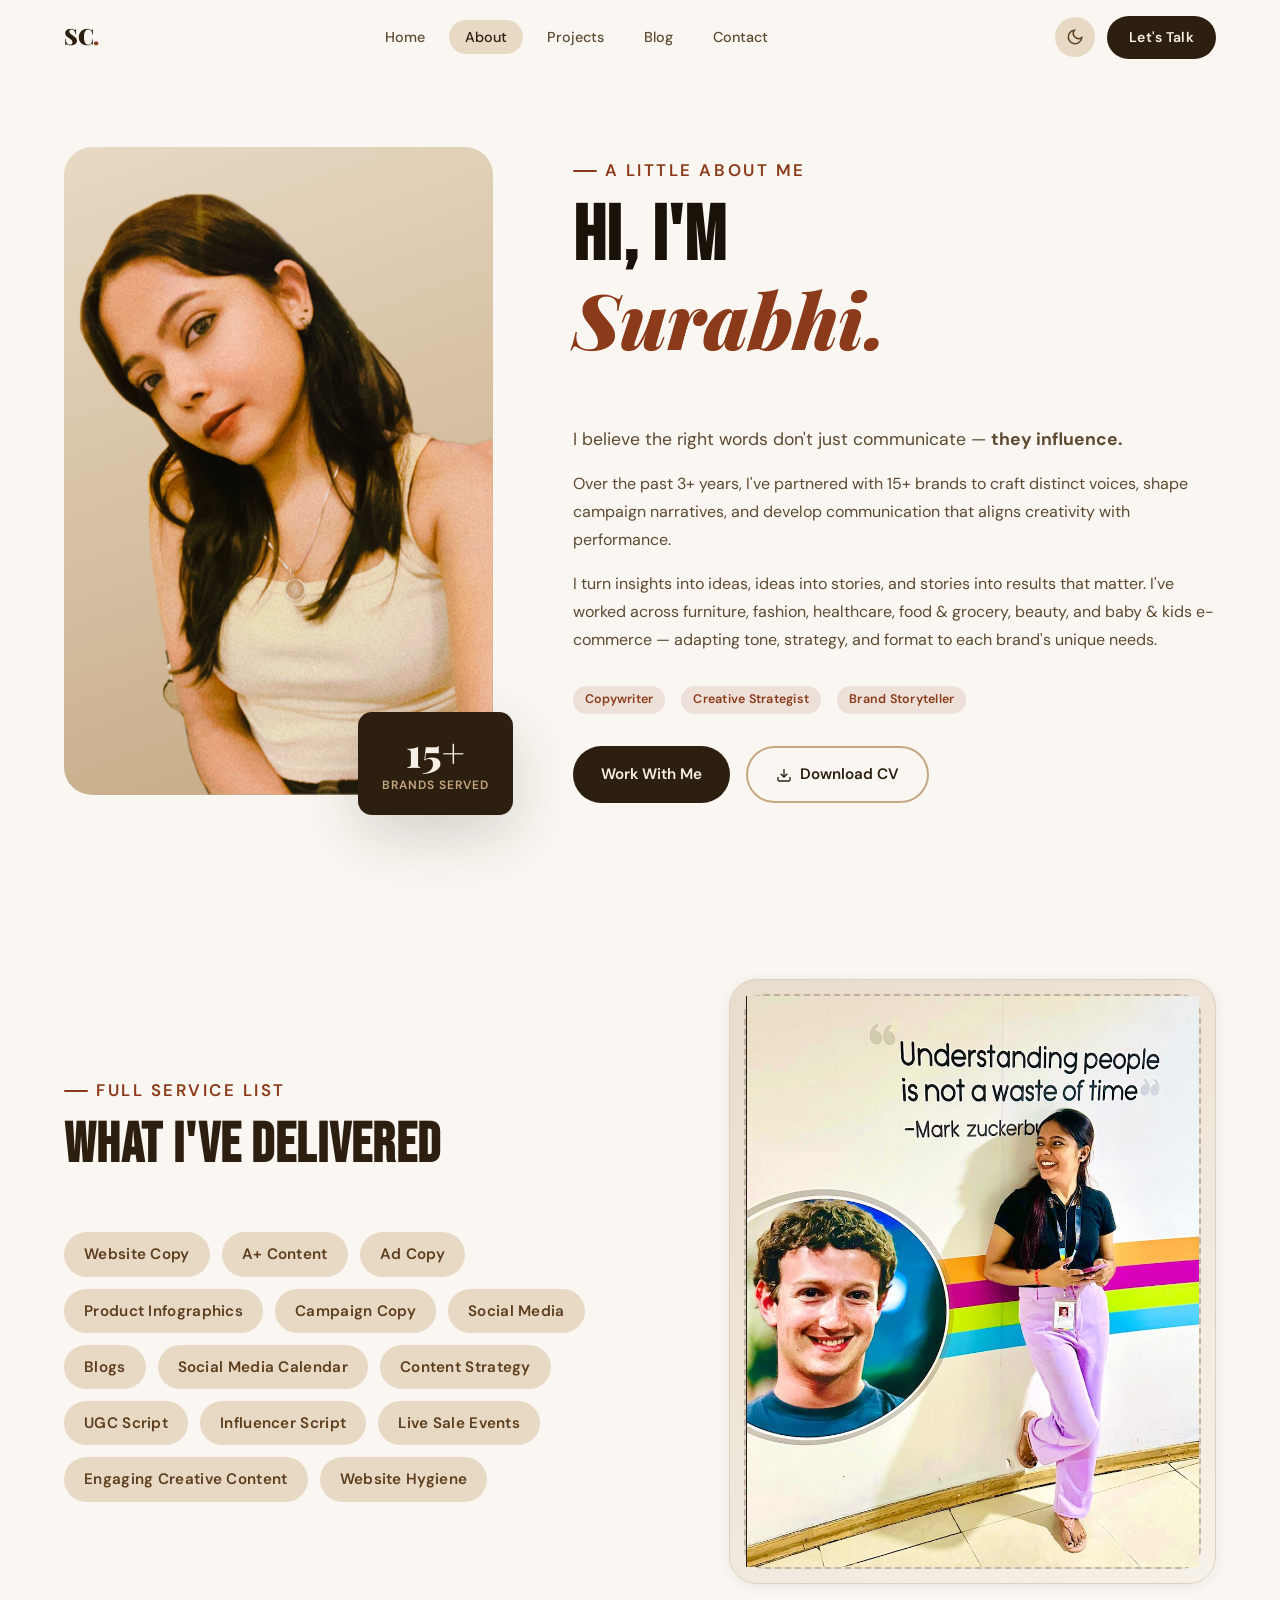
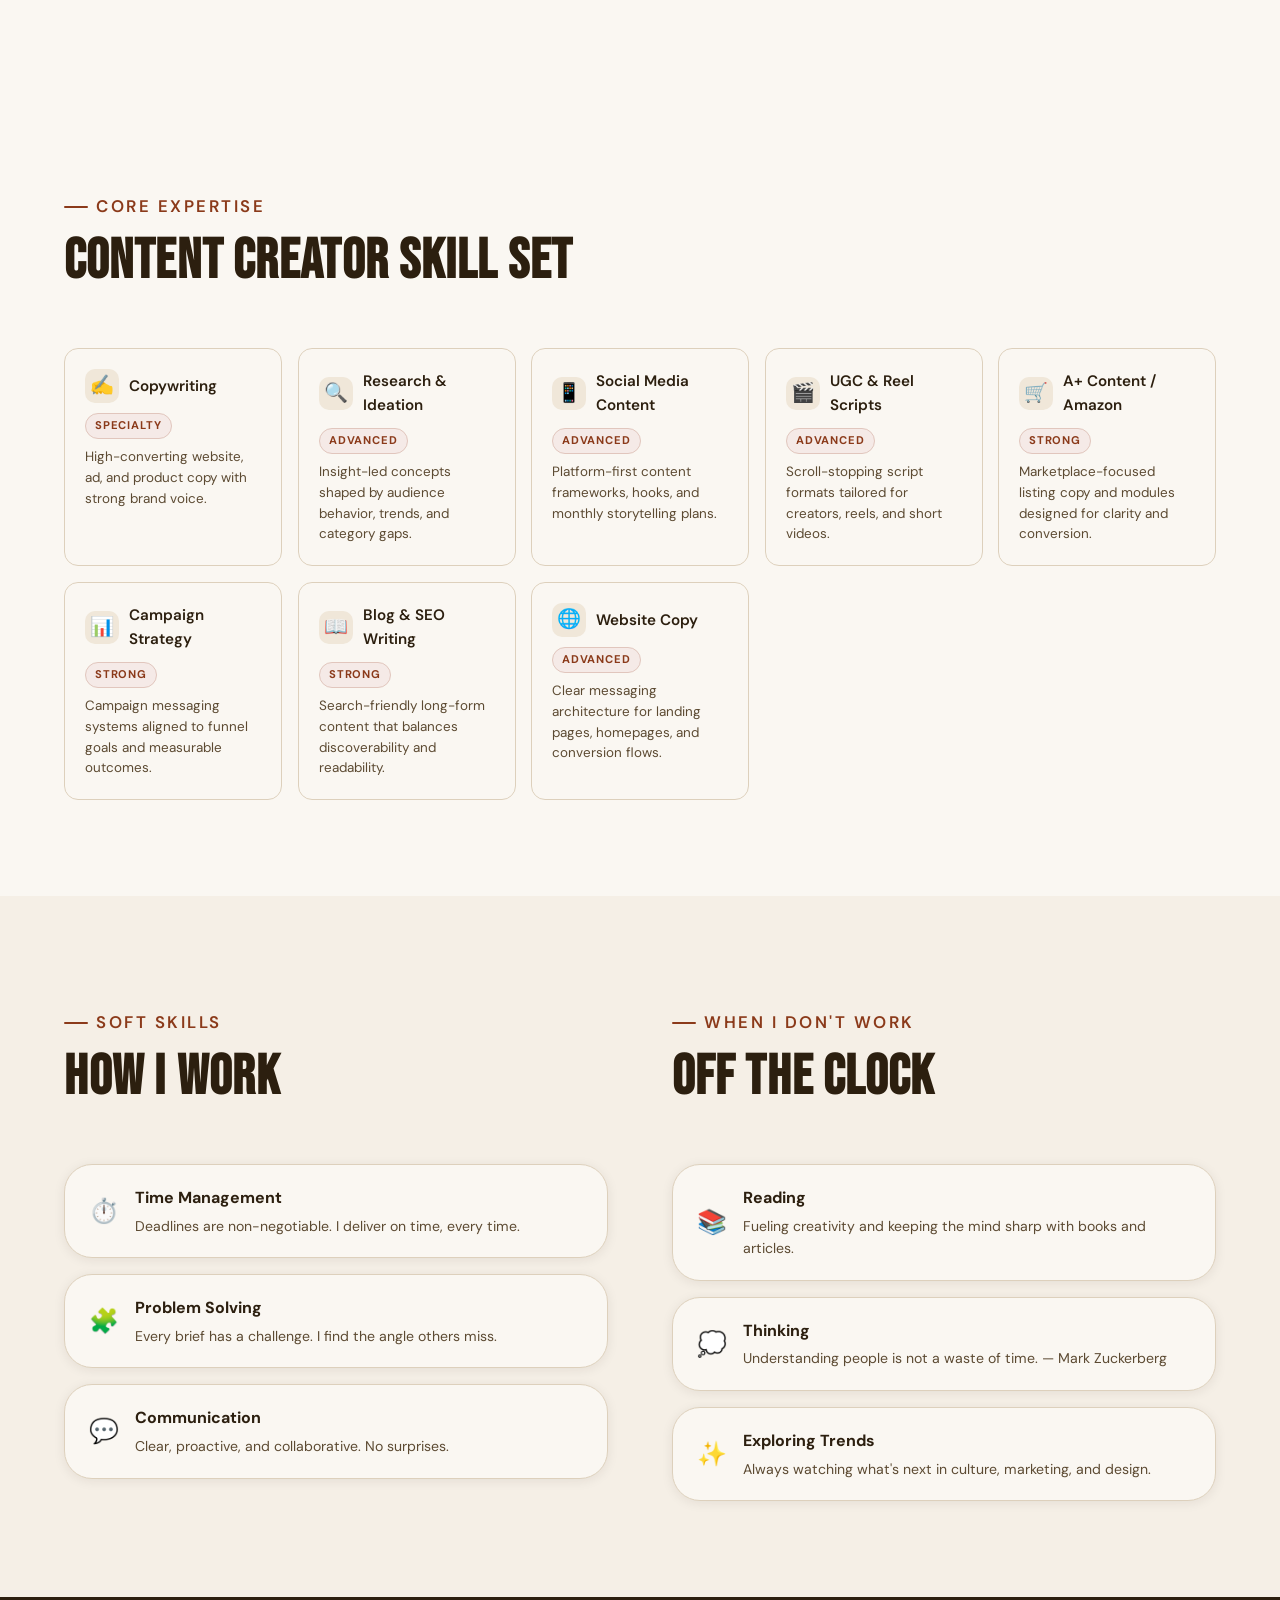
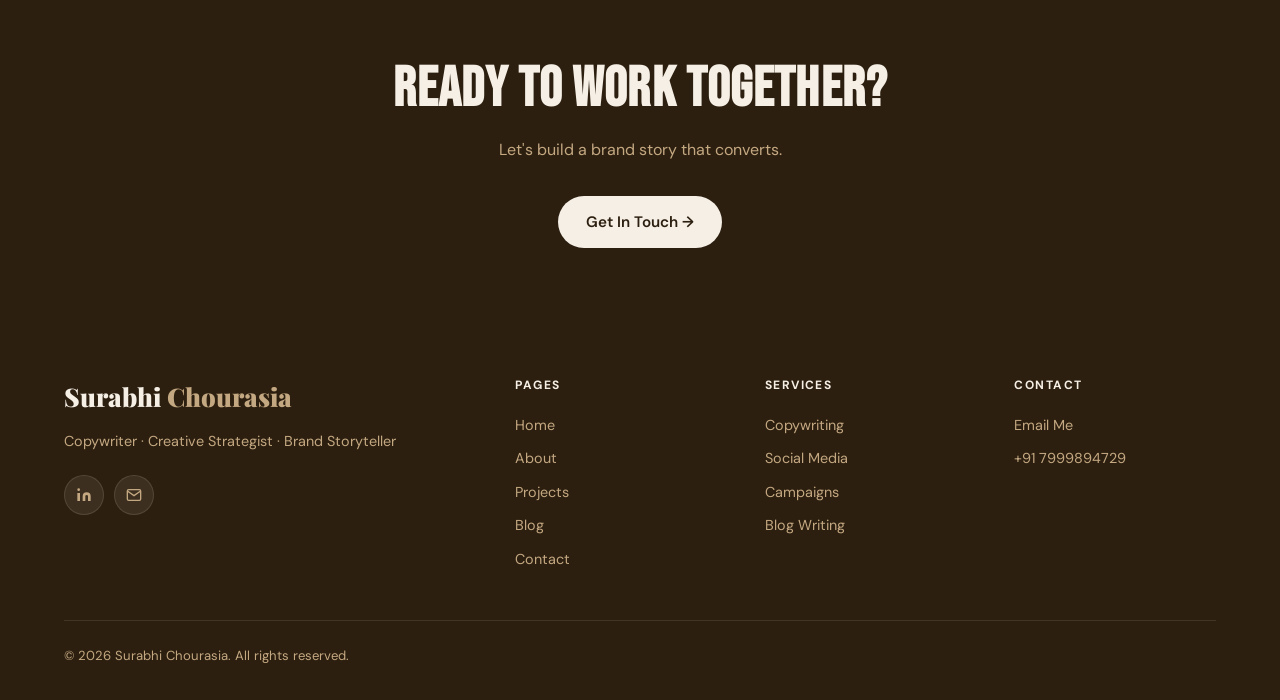
==== about.html @ 4637fe2f "Initial commit" ====
<!DOCTYPE html>
<html lang="en" data-theme="light">
<head>
  <meta charset="UTF-8" />
  <meta name="viewport" content="width=device-width, initial-scale=1.0" />
  <title>About — Surabhi Chourasia</title>
  <meta name="description" content="Learn about Surabhi Chourasia — Copywriter, Creative Strategist & Brand Storyteller with 3+ years experience across 15+ brands." />
  <link rel="stylesheet" href="css/style.css" />
</head>
<body>
<div class="page-transition" aria-hidden="true"></div>

<nav class="navbar" aria-label="Main navigation">
  <div class="container">
    <div class="navbar__inner">
      <a href="index.html" class="navbar__logo">SC<span>.</span></a>
      <ul class="navbar__links" role="list">
        <li><a href="index.html">Home</a></li>
        <li><a href="about.html">About</a></li>
        <li><a href="projects.html">Projects</a></li>
        <li><a href="blog.html">Blog</a></li>
        <li><a href="contact.html">Contact</a></li>
      </ul>
      <div class="navbar__actions">
        <button class="theme-toggle" aria-label="Toggle dark mode"></button>
        <a href="contact.html" class="btn-cta">Let's Talk</a>
        <button class="hamburger" aria-label="Open menu"><span></span><span></span><span></span></button>
      </div>
    </div>
  </div>
</nav>
<div class="mobile-menu" role="dialog" aria-label="Mobile navigation">
  <a href="index.html">Home</a><a href="about.html">About</a><a href="projects.html">Projects</a><a href="blog.html">Blog</a><a href="contact.html">Contact</a>
</div>

<!-- About Hero -->
<section class="about-hero">
  <div class="container">
    <div class="about-hero__grid">
      <div class="about-hero__image reveal">
        <div class="about-hero__img-placeholder"><img src="/assets/images/surabhi-original2.png" alt="Surabhi Chourasia"></div>
        <div class="floating-badge">
          <div class="floating-badge__num">15+</div>
          <div class="floating-badge__label">Brands Served</div>
        </div>
      </div>
      <div>
        <div class="section-header">
          <p class="section-header__eyebrow">A Little About Me</p>
          <h1 style="font-size:clamp(2.5rem,6vw,5rem)">Hi, I'm<br /><em style="color:var(--accent)">Surabhi.</em></h1>
        </div>
        <p style="font-size:1.1rem;margin-bottom:16px">I believe the right words don't just communicate — <strong>they influence.</strong></p>
        <p style="margin-bottom:16px">Over the past 3+ years, I've partnered with 15+ brands to craft distinct voices, shape campaign narratives, and develop communication that aligns creativity with performance.</p>
        <p style="margin-bottom:32px">I turn insights into ideas, ideas into stories, and stories into results that matter. I've worked across furniture, fashion, healthcare, food & grocery, beauty, and baby & kids e-commerce — adapting tone, strategy, and format to each brand's unique needs.</p>
        <div style="display:flex;gap:16px;flex-wrap:wrap;margin-bottom:32px">
          <span class="tag tag--accent">Copywriter</span>
          <span class="tag tag--accent">Creative Strategist</span>
          <span class="tag tag--accent">Brand Storyteller</span>
        </div>
        <div style="display:flex;gap:16px;flex-wrap:wrap">
          <a href="contact.html" class="btn btn--primary">Work With Me</a>
          <a href="#" class="btn btn--outline" aria-label="Download CV (placeholder)">
            <svg width="16" height="16" viewBox="0 0 24 24" fill="none" stroke="currentColor" stroke-width="2"><path d="M21 15v4a2 2 0 0 1-2 2H5a2 2 0 0 1-2-2v-4"/><polyline points="7 10 12 15 17 10"/><line x1="12" y1="15" x2="12" y2="3"/></svg>
            Download CV
          </a>
        </div>
      </div>
    </div>
  </div>
</section>

<!-- What I've Delivered (full list) -->
<section class="section" style="background:var(--warm-white)">
    <div class="container delivered-layout two-col-resp">
      <div class="reveal">
      <div class="section-header">
        <p class="section-header__eyebrow">Full Service List</p>
        <h2>What I've Delivered</h2>
      </div>
      <div class="delivered-tags">
        <span class="tag" style="font-size:0.95rem;padding:10px 20px">Website Copy</span>
        <span class="tag" style="font-size:0.95rem;padding:10px 20px">A+ Content</span>
        <span class="tag" style="font-size:0.95rem;padding:10px 20px">Ad Copy</span>
        <span class="tag" style="font-size:0.95rem;padding:10px 20px">Product Infographics</span>
        <span class="tag" style="font-size:0.95rem;padding:10px 20px">Campaign Copy</span>
        <span class="tag" style="font-size:0.95rem;padding:10px 20px">Social Media</span>
        <span class="tag" style="font-size:0.95rem;padding:10px 20px">Blogs</span>
        <span class="tag" style="font-size:0.95rem;padding:10px 20px">Social Media Calendar</span>
        <span class="tag" style="font-size:0.95rem;padding:10px 20px">Content Strategy</span>
        <span class="tag" style="font-size:0.95rem;padding:10px 20px">UGC Script</span>
        <span class="tag" style="font-size:0.95rem;padding:10px 20px">Influencer Script</span>
        <span class="tag" style="font-size:0.95rem;padding:10px 20px">Live Sale Events</span>
        <span class="tag" style="font-size:0.95rem;padding:10px 20px">Engaging Creative Content</span>
        <span class="tag" style="font-size:0.95rem;padding:10px 20px">Website Hygiene</span>
      </div>
      </div>
      <div class="reveal">
        <div class="delivered-photo-card">
          <div class="delivered-photo-placeholder">
            <img src="/assets/images/image.png" alt="Mark Zuckerberg">
          </div>
        </div>
      </div>
    </div>
  </section>
  
<!-- Technical Skills -->
<section class="section" style="background:var(--warm-white)">
  <div class="container">
    <div class="section-header reveal">
      <p class="section-header__eyebrow">Core Expertise</p>
      <h2>Content Creator Skill Set</h2>
    </div>
    <div class="skills-grid">
      <div class="skill-card reveal">
        <div class="skill-card__head">
          <div class="skill-card__icon">✍️</div>
          <div class="skill-card__name">Copywriting</div>
        </div>
        <div class="skill-card__meta">
          <span class="skill-card__level">Specialty</span>
          <p>High-converting website, ad, and product copy with strong brand voice.</p>
        </div>
      </div>
      <div class="skill-card reveal">
        <div class="skill-card__head">
          <div class="skill-card__icon">🔍</div>
          <div class="skill-card__name">Research & Ideation</div>
        </div>
        <div class="skill-card__meta">
          <span class="skill-card__level">Advanced</span>
          <p>Insight-led concepts shaped by audience behavior, trends, and category gaps.</p>
        </div>
      </div>
      <div class="skill-card reveal">
        <div class="skill-card__head">
          <div class="skill-card__icon">📱</div>
          <div class="skill-card__name">Social Media Content</div>
        </div>
        <div class="skill-card__meta">
          <span class="skill-card__level">Advanced</span>
          <p>Platform-first content frameworks, hooks, and monthly storytelling plans.</p>
        </div>
      </div>
      <div class="skill-card reveal">
        <div class="skill-card__head">
          <div class="skill-card__icon">🎬</div>
          <div class="skill-card__name">UGC & Reel Scripts</div>
        </div>
        <div class="skill-card__meta">
          <span class="skill-card__level">Advanced</span>
          <p>Scroll-stopping script formats tailored for creators, reels, and short videos.</p>
        </div>
      </div>
      <div class="skill-card reveal">
        <div class="skill-card__head">
          <div class="skill-card__icon">🛒</div>
          <div class="skill-card__name">A+ Content / Amazon</div>
        </div>
        <div class="skill-card__meta">
          <span class="skill-card__level">Strong</span>
          <p>Marketplace-focused listing copy and modules designed for clarity and conversion.</p>
        </div>
      </div>
      <div class="skill-card reveal">
        <div class="skill-card__head">
          <div class="skill-card__icon">📊</div>
          <div class="skill-card__name">Campaign Strategy</div>
        </div>
        <div class="skill-card__meta">
          <span class="skill-card__level">Strong</span>
          <p>Campaign messaging systems aligned to funnel goals and measurable outcomes.</p>
        </div>
      </div>
      <div class="skill-card reveal">
        <div class="skill-card__head">
          <div class="skill-card__icon">📖</div>
          <div class="skill-card__name">Blog & SEO Writing</div>
        </div>
        <div class="skill-card__meta">
          <span class="skill-card__level">Strong</span>
          <p>Search-friendly long-form content that balances discoverability and readability.</p>
        </div>
      </div>
      <div class="skill-card reveal">
        <div class="skill-card__head">
          <div class="skill-card__icon">🌐</div>
          <div class="skill-card__name">Website Copy</div>
        </div>
        <div class="skill-card__meta">
          <span class="skill-card__level">Advanced</span>
          <p>Clear messaging architecture for landing pages, homepages, and conversion flows.</p>
        </div>
      </div>
    </div>
  </div>
</section>

<!-- Soft Skills + Personality -->
<section class="section" style="background:var(--cream)">
  <div class="container">
    <div style="display:grid;grid-template-columns:1fr 1fr;gap:64px;align-items:start" class="two-col-resp">
      <div class="reveal">
        <div class="section-header">
          <p class="section-header__eyebrow">Soft Skills</p>
          <h2>How I Work</h2>
        </div>
        <div style="display:flex;flex-direction:column;gap:16px">
          <div class="card" style="display:flex;align-items:center;gap:16px;padding:20px 24px">
            <span style="font-size:1.5rem">⏱️</span>
            <div>
              <div style="font-weight:700;color:var(--brown-dark);margin-bottom:4px">Time Management</div>
              <div style="font-size:0.88rem;color:var(--text-secondary)">Deadlines are non-negotiable. I deliver on time, every time.</div>
            </div>
          </div>
          <div class="card" style="display:flex;align-items:center;gap:16px;padding:20px 24px">
            <span style="font-size:1.5rem">🧩</span>
            <div>
              <div style="font-weight:700;color:var(--brown-dark);margin-bottom:4px">Problem Solving</div>
              <div style="font-size:0.88rem;color:var(--text-secondary)">Every brief has a challenge. I find the angle others miss.</div>
            </div>
          </div>
          <div class="card" style="display:flex;align-items:center;gap:16px;padding:20px 24px">
            <span style="font-size:1.5rem">💬</span>
            <div>
              <div style="font-weight:700;color:var(--brown-dark);margin-bottom:4px">Communication</div>
              <div style="font-size:0.88rem;color:var(--text-secondary)">Clear, proactive, and collaborative. No surprises.</div>
            </div>
          </div>
        </div>
      </div>
      <div class="reveal">
        <div class="section-header">
          <p class="section-header__eyebrow">When I Don't Work</p>
          <h2>Off the Clock</h2>
        </div>
        <div style="display:flex;flex-direction:column;gap:16px">
          <div class="card" style="display:flex;align-items:center;gap:16px;padding:20px 24px">
            <span style="font-size:1.5rem">📚</span>
            <div>
              <div style="font-weight:700;color:var(--brown-dark);margin-bottom:4px">Reading</div>
              <div style="font-size:0.88rem;color:var(--text-secondary)">Fueling creativity and keeping the mind sharp with books and articles.</div>
            </div>
          </div>
          <div class="card" style="display:flex;align-items:center;gap:16px;padding:20px 24px">
            <span style="font-size:1.5rem">💭</span>
            <div>
              <div style="font-weight:700;color:var(--brown-dark);margin-bottom:4px">Thinking</div>
              <div style="font-size:0.88rem;color:var(--text-secondary)">Understanding people is not a waste of time. — Mark Zuckerberg</div>
            </div>
          </div>
          <div class="card" style="display:flex;align-items:center;gap:16px;padding:20px 24px">
            <span style="font-size:1.5rem">✨</span>
            <div>
              <div style="font-weight:700;color:var(--brown-dark);margin-bottom:4px">Exploring Trends</div>
              <div style="font-size:0.88rem;color:var(--text-secondary)">Always watching what's next in culture, marketing, and design.</div>
            </div>
          </div>
        </div>
      </div>
    </div>
  </div>
</section>


<!-- CTA -->
<section class="section--sm" style="background:var(--brown-dark);text-align:center">
  <div class="container">
    <h2 style="color:var(--cream);margin-bottom:16px">Ready to work together?</h2>
    <p style="color:var(--taupe);max-width:400px;margin:0 auto 32px">Let's build a brand story that converts.</p>
    <a href="contact.html" class="btn" style="background:var(--cream);color:var(--brown-dark)">Get In Touch →</a>
  </div>
</section>

<footer class="footer">
  <div class="container">
    <div class="footer__grid">
      <div>
        <div class="footer__brand-name">Surabhi<span> Chourasia</span></div>
        <p>Copywriter · Creative Strategist · Brand Storyteller</p>
        <div class="footer__socials">
          <a href="https://www.linkedin.com/in/surabhi-chourasia" target="_blank" rel="noopener" class="social-btn" aria-label="LinkedIn"><svg width="16" height="16" viewBox="0 0 24 24" fill="currentColor"><path d="M16 8a6 6 0 0 1 6 6v7h-4v-7a2 2 0 0 0-2-2 2 2 0 0 0-2 2v7h-4v-7a6 6 0 0 1 6-6zM2 9h4v12H2z"/><circle cx="4" cy="4" r="2"/></svg></a>
          <a href="mailto:Surbhichourasiya5@gmail.com" class="social-btn" aria-label="Email"><svg width="16" height="16" viewBox="0 0 24 24" fill="none" stroke="currentColor" stroke-width="2"><path d="M4 4h16c1.1 0 2 .9 2 2v12c0 1.1-.9 2-2 2H4c-1.1 0-2-.9-2-2V6c0-1.1.9-2 2-2z"/><polyline points="22,6 12,13 2,6"/></svg></a>
        </div>
      </div>
      <div class="footer__col"><h5>Pages</h5><ul class="footer__links"><li><a href="index.html">Home</a></li><li><a href="about.html">About</a></li><li><a href="projects.html">Projects</a></li><li><a href="blog.html">Blog</a></li><li><a href="contact.html">Contact</a></li></ul></div>
      <div class="footer__col"><h5>Services</h5><ul class="footer__links"><li><a href="contact.html">Copywriting</a></li><li><a href="contact.html">Social Media</a></li><li><a href="contact.html">Campaigns</a></li><li><a href="contact.html">Blog Writing</a></li></ul></div>
      <div class="footer__col"><h5>Contact</h5><ul class="footer__links"><li><a href="mailto:Surbhichourasiya5@gmail.com">Email Me</a></li><li><a href="tel:+917999894729">+91 7999894729</a></li></ul></div>
    </div>
    <div class="footer__bottom">
      <p>© 2026 Surabhi Chourasia. All rights reserved.</p>
    </div>
  </div>
</footer>
<button class="back-to-top" aria-label="Back to top">↑</button>
<script src="js/main.js"></script>
<style>
@media (max-width: 768px) { .two-col-resp { grid-template-columns: 1fr !important; } }
</style>
</body>
</html>
---- css/style.css ----
/* ============================================
   SURABHI CHOURASIA — Portfolio
   Design: Warm Earthy Editorial
   ============================================ */

  @import url('https://fonts.googleapis.com/css2?family=Bebas+Neue&family=Playfair+Display:ital,wght@0,400;0,700;0,900;1,400;1,700&family=DM+Sans:wght@300;400;500;600&display=swap');

   /* ── CSS Variables ── */
   :root {
     --cream: #F5EFE6;
     --warm-white: #FAF7F2;
     --brown-dark: #2C1F0F;
     --brown-mid: #5C3D1E;
     --brown-light: #A07850;
     --taupe: #C4A882;
     --taupe-light: #DDD0BC;
     --sand: #E8D9C4;
     --accent: #8B3A1A;
     --accent-soft: #C05A30;
     --text-primary: #1A1209;
     --text-secondary: #5C4A32;
     --text-muted: #9C8060;
   
     --font-display: 'Playfair Display', serif;
    --font-heading: 'Bebas Neue', sans-serif;
     --font-body: 'DM Sans', sans-serif;
   
     --radius-sm: 6px;
     --radius-md: 14px;
     --radius-lg: 28px;
     --radius-pill: 999px;
   
     --shadow-sm: 0 2px 12px rgba(44,31,15,0.08);
     --shadow-md: 0 8px 32px rgba(44,31,15,0.12);
     --shadow-lg: 0 20px 60px rgba(44,31,15,0.18);
   
     --transition: 0.35s cubic-bezier(0.25, 0.46, 0.45, 0.94);
   }
   
   /* Dark mode */
   [data-theme="dark"] {
     --cream: #1A1209;
     --warm-white: #201710;
     --brown-dark: #F5EFE6;
     --brown-mid: #DDD0BC;
     --brown-light: #C4A882;
     --taupe: #8B6B48;
     --taupe-light: #4A3520;
     --sand: #2C2015;
     --text-primary: #F5EFE6;
     --text-secondary: #C4A882;
     --text-muted: #8B6B48;
     --shadow-sm: 0 2px 12px rgba(0,0,0,0.3);
     --shadow-md: 0 8px 32px rgba(0,0,0,0.4);
     --shadow-lg: 0 20px 60px rgba(0,0,0,0.5);
   }
   
   /* ── Reset ── */
   *, *::before, *::after { box-sizing: border-box; margin: 0; padding: 0; }
   html { scroll-behavior: smooth; font-size: 16px; }
   body {
     font-family: var(--font-body);
     background-color: var(--cream);
     color: var(--text-primary);
     line-height: 1.6;
     transition: background-color 0.4s, color 0.4s;
     overflow-x: hidden;
   }
   img { max-width: 100%; display: block; }
   a { color: inherit; text-decoration: none; }
   button { cursor: pointer; border: none; background: none; font-family: inherit; }
   ul { list-style: none; }
   
   /* ── Typography ── */
  h1, h2, h3, h4 { font-family: var(--font-heading); line-height: 1.05; letter-spacing: 0.02em; }
   h1 { font-size: clamp(2.8rem, 7vw, 6rem); font-weight: 900; }
   h2 { font-size: clamp(2rem, 5vw, 3.5rem); font-weight: 700; }
   h3 { font-size: clamp(1.4rem, 3vw, 2rem); font-weight: 700; }
   h4 { font-size: 1.2rem; font-weight: 600; }
  h1 em, h2 em, h3 em {
    font-family: var(--font-display);
    font-style: italic;
    letter-spacing: 0;
  }
   p { color: var(--text-secondary); line-height: 1.75; }
   
   /* ── Layout ── */
   .container { max-width: 1200px; margin: 0 auto; padding: 0 24px; }
   .section { padding: 96px 0; }
   .section--sm { padding: 64px 0; }
   
   /* ── Navbar ── */
   .navbar {
     position: fixed;
     top: 0; left: 0; right: 0;
     z-index: 1000;
     padding: 16px 0;
     transition: all var(--transition);
   }
   .navbar.scrolled {
     background: rgba(245,239,230,0.92);
     backdrop-filter: blur(20px);
     -webkit-backdrop-filter: blur(20px);
     box-shadow: var(--shadow-sm);
     padding: 12px 0;
   }
   [data-theme="dark"] .navbar.scrolled {
     background: rgba(26,18,9,0.92);
   }
   .navbar__inner {
     display: flex;
     align-items: center;
     justify-content: space-between;
     gap: 24px;
   }
   .navbar__logo {
     font-family: var(--font-display);
     font-size: 1.4rem;
     font-weight: 900;
     color: var(--brown-dark);
     letter-spacing: -0.02em;
   }
   .navbar__logo span { color: var(--accent); }
   .navbar__links {
     display: flex;
     align-items: center;
     gap: 8px;
   }
   .navbar__links a {
     padding: 8px 16px;
     border-radius: var(--radius-pill);
     font-size: 0.9rem;
     font-weight: 500;
     color: var(--text-secondary);
     transition: all var(--transition);
   }
   .navbar__links a:hover,
   .navbar__links a.active {
     color: var(--brown-dark);
     background: var(--sand);
   }
   .navbar__actions {
     display: flex;
     align-items: center;
     gap: 12px;
   }
   .theme-toggle {
     width: 40px; height: 40px;
     border-radius: 50%;
     background: var(--sand);
     display: flex; align-items: center; justify-content: center;
     color: var(--brown-mid);
     font-size: 1rem;
     transition: all var(--transition);
   }
   .theme-toggle:hover { background: var(--taupe-light); transform: rotate(20deg); }
   .btn-cta {
     padding: 10px 22px;
     background: var(--brown-dark);
     color: var(--cream);
     border-radius: var(--radius-pill);
     font-size: 0.88rem;
     font-weight: 600;
     letter-spacing: 0.02em;
     transition: all var(--transition);
   }
   .btn-cta:hover {
     background: var(--accent);
     transform: translateY(-1px);
     box-shadow: 0 8px 24px rgba(139,58,26,0.3);
   }
   
   /* Mobile nav */
   .hamburger {
     display: none;
     flex-direction: column;
     gap: 5px;
     width: 28px;
     padding: 4px;
   }
   .hamburger span {
     display: block; height: 2px;
     background: var(--brown-dark);
     border-radius: 2px;
     transition: all var(--transition);
   }
   .hamburger.open span:nth-child(1) { transform: rotate(45deg) translate(5px,5px); }
   .hamburger.open span:nth-child(2) { opacity: 0; }
   .hamburger.open span:nth-child(3) { transform: rotate(-45deg) translate(5px,-5px); }
   
   .mobile-menu {
     display: none;
     position: fixed;
     inset: 0;
     background: var(--warm-white);
     z-index: 999;
     flex-direction: column;
     align-items: center;
     justify-content: center;
     gap: 32px;
   }
   .mobile-menu.open { display: flex; }
   .mobile-menu a {
     font-family: var(--font-display);
     font-size: 2.5rem;
     font-weight: 700;
     color: var(--brown-dark);
     transition: color var(--transition);
   }
   .mobile-menu a:hover { color: var(--accent); }
   
   /* ── Buttons ── */
   .btn {
     display: inline-flex;
     align-items: center;
     gap: 8px;
     padding: 14px 28px;
     border-radius: var(--radius-pill);
     font-weight: 600;
     font-size: 0.95rem;
     transition: all var(--transition);
     cursor: pointer;
     border: none;
     font-family: var(--font-body);
   }
   .btn--primary {
     background: var(--brown-dark);
     color: var(--cream);
   }
   .btn--primary:hover {
     background: var(--accent);
     transform: translateY(-2px);
     box-shadow: 0 12px 32px rgba(139,58,26,0.35);
   }
   .btn--outline {
     background: transparent;
     color: var(--brown-dark);
     border: 2px solid var(--taupe);
   }
   .btn--outline:hover {
     border-color: var(--brown-dark);
     background: var(--sand);
     transform: translateY(-2px);
   }
   .btn--ghost {
     background: var(--sand);
     color: var(--brown-mid);
   }
   .btn--ghost:hover { background: var(--taupe-light); }
   
   /* ── Section Header ── */
   .section-header { margin-bottom: 56px; }
   .section-header__eyebrow {
     display: inline-flex;
     align-items: center;
     gap: 8px;
     font-size: 0.8rem;
     font-weight: 600;
     letter-spacing: 0.15em;
     text-transform: uppercase;
     color: var(--accent);
     margin-bottom: 12px;
   }
   .section-header__eyebrow::before {
     content: '';
     display: block;
     width: 24px; height: 2px;
     background: var(--accent);
     border-radius: 2px;
   }
   .section-header h2 { color: var(--brown-dark); }
   .section-header p { max-width: 540px; margin-top: 16px; font-size: 1.05rem; }
   
   /* ── Cards ── */
   .card {
     background: var(--warm-white);
     border-radius: var(--radius-lg);
     padding: 32px;
     box-shadow: var(--shadow-sm);
     border: 1px solid var(--taupe-light);
     transition: all var(--transition);
   }
   .card:hover {
     transform: translateY(-4px);
     box-shadow: var(--shadow-md);
     border-color: var(--taupe);
   }
   
   /* ── Tags / Badges ── */
   .tag {
     display: inline-block;
     padding: 4px 12px;
     border-radius: var(--radius-pill);
     font-size: 0.78rem;
     font-weight: 600;
     background: var(--sand);
     color: var(--brown-mid);
     letter-spacing: 0.02em;
   }
   .tag--accent { background: rgba(139,58,26,0.12); color: var(--accent); }
   .tag--dark { background: var(--brown-dark); color: var(--cream); }
   
   /* ── Hero (Home) ── */
   .hero {
     min-height: 100vh;
     display: flex;
     align-items: center;
     position: relative;
     overflow: hidden;
     padding: 120px 0 80px;
   }
   #hero-canvas {
     position: absolute;
     inset: 0;
     width: 100%; height: 100%;
     z-index: 0;
   }
   .hero__fallback {
     position: absolute;
     inset: 0;
     background: radial-gradient(ellipse at 30% 50%, rgba(196,168,130,0.3) 0%, transparent 60%),
                 radial-gradient(ellipse at 70% 20%, rgba(139,58,26,0.15) 0%, transparent 50%),
                 radial-gradient(ellipse at 80% 80%, rgba(192,90,48,0.1) 0%, transparent 50%);
     z-index: 0;
   }
  .hero__doodles {
    position: absolute;
    inset: 0;
    z-index: 1;
    pointer-events: none;
  }
  .doodle {
    position: absolute;
    stroke: color-mix(in oklab, var(--brown-mid), #fff 24%);
    stroke-width: 2.1;
    stroke-linecap: round;
    stroke-linejoin: round;
    fill: none;
    opacity: 0.34;
    filter: drop-shadow(0 8px 12px rgba(44,31,15,0.06));
    animation: doodleFloat 8.8s ease-in-out infinite;
  }
  .doodle--flower {
    width: 156px;
    top: 10%;
    right: 7%;
    animation-delay: -0.8s;
  }
  .doodle--smile {
    width: 146px;
    bottom: 18%;
    left: 8%;
    animation-delay: -2.2s;
  }
  .doodle--quote {
    width: 84px;
    top: 16%;
    left: 48%;
    animation-delay: -0.4s;
  }
  .doodle--spark {
    width: 82px;
    top: 58%;
    right: 24%;
    animation-delay: -3.2s;
  }
  .doodle--pen {
    width: 168px;
    bottom: 10%;
    right: 36%;
    animation-delay: -1.6s;
  }
  @keyframes doodleFloat {
    0%, 100% { transform: translateY(0) rotate(0deg); }
    50% { transform: translateY(-7px) rotate(-1.4deg); }
  }
   .hero__content {
     position: relative;
     z-index: 2;
     max-width: 780px;
    padding: 16px 24px 22px;
    border-radius: var(--radius-lg);
   }
   .hero__eyebrow {
     display: inline-flex;
     align-items: center;
     gap: 10px;
     padding: 8px 18px;
     background: rgba(245,239,230,0.7);
     backdrop-filter: blur(10px);
     border: 1px solid var(--taupe-light);
     border-radius: var(--radius-pill);
     font-size: 0.82rem;
     font-weight: 600;
     letter-spacing: 0.1em;
     text-transform: uppercase;
     color: var(--brown-mid);
     margin-bottom: 24px;
   }
   .hero__eyebrow::before {
     content: '✦';
     color: var(--accent);
   }
   .hero h1 {
     color: var(--brown-dark);
     margin-bottom: 8px;
     letter-spacing: -0.03em;
   }
   .hero h1 em {
     font-style: italic;
     color: var(--accent);
   }
   .hero__subtitle {
     font-family: var(--font-display);
     font-size: clamp(1.1rem, 2.5vw, 1.6rem);
     font-weight: 400;
     font-style: italic;
     color: var(--brown-light);
     margin-bottom: 24px;
   }
   .hero__desc {
     font-size: 1.1rem;
     color: var(--text-secondary);
     max-width: 520px;
     margin-bottom: 40px;
     line-height: 1.8;
   }
   .hero__desc strong { color: var(--brown-dark); font-weight: 600; }
   .hero__actions { display: flex; gap: 16px; flex-wrap: wrap; }
   .hero__scroll {
     position: absolute;
     bottom: 32px; left: 50%;
     transform: translateX(-50%);
     z-index: 2;
     display: flex;
     flex-direction: column;
     align-items: center;
     gap: 8px;
     font-size: 0.75rem;
     font-weight: 600;
     letter-spacing: 0.12em;
     text-transform: uppercase;
     color: var(--text-muted);
   }
   .hero__scroll-line {
     width: 1px; height: 48px;
     background: linear-gradient(to bottom, var(--taupe), transparent);
     animation: scrollLine 1.5s ease infinite;
   }
   @keyframes scrollLine {
     0%, 100% { transform: scaleY(1); opacity: 1; }
     50% { transform: scaleY(0.5); opacity: 0.5; }
   }
   
   /* ── Stats bar ── */
   .stats-bar {
     background: var(--brown-dark);
     padding: 32px 0;
   }
   .stats-bar__inner {
     display: flex;
     align-items: center;
     justify-content: space-around;
     gap: 32px;
     flex-wrap: wrap;
   }
   .stat-item { text-align: center; }
   .stat-item__number {
     font-family: var(--font-display);
     font-size: clamp(2rem, 4vw, 3rem);
     font-weight: 900;
     color: var(--cream);
     line-height: 1;
   }
   .stat-item__number span { color: var(--taupe); }
   .stat-item__label {
     font-size: 0.8rem;
     font-weight: 600;
     letter-spacing: 0.1em;
     text-transform: uppercase;
     color: var(--taupe);
     margin-top: 6px;
   }
   
   /* ── About preview ── */
   .about-preview {
     background: var(--warm-white);
   }
   .about-preview__grid {
     display: grid;
     grid-template-columns: 1fr 1fr;
     gap: 64px;
     align-items: center;
   }
   .about-preview__image-wrap {
     position: relative;
   }
   .about-preview__image-wrap::before {
     content: '';
     position: absolute;
     inset: -12px -12px 12px 12px;
     background: var(--sand);
     border-radius: var(--radius-lg);
     z-index: 0;
   }
   .about-preview__img {
     position: relative;
     z-index: 1;
     width: 100%;
     aspect-ratio: 4/5;
     object-fit: cover;
     border-radius: var(--radius-lg);
   }
   .about-preview__img-placeholder {
     position: relative;
     z-index: 1;
     width: 100%;
     aspect-ratio: 4/5;
     background: linear-gradient(135deg, var(--sand) 0%, var(--taupe) 100%);
     border-radius: var(--radius-lg);
     display: flex;
     align-items: center;
     justify-content: center;
     font-family: var(--font-display);
     font-size: 5rem;
     font-weight: 900;
     color: var(--brown-mid);
     opacity: 0.4;
   }
   .quote-bubble {
     position: absolute;
     top: -20px; right: -20px;
     z-index: 2;
     background: var(--brown-dark);
     color: var(--cream);
     padding: 16px 20px;
     border-radius: var(--radius-md);
     font-family: var(--font-display);
     font-style: italic;
     font-size: 0.9rem;
     max-width: 200px;
     line-height: 1.4;
     box-shadow: var(--shadow-md);
   }
   .quote-bubble::after {
     content: '';
     position: absolute;
     bottom: -8px; left: 20px;
     width: 16px; height: 16px;
     background: var(--brown-dark);
     transform: rotate(45deg);
   }
   .about-preview__text h2 { margin-bottom: 20px; }
   .about-preview__text p { margin-bottom: 20px; font-size: 1.05rem; }
   .about-preview__highlights {
     display: flex; gap: 12px; flex-wrap: wrap; margin: 24px 0;
   }
   
   /* ── Services preview ── */
   .services-grid {
     display: grid;
     grid-template-columns: repeat(auto-fit, minmax(260px, 1fr));
     gap: 24px;
   }
   .service-card {
     background: var(--warm-white);
     border: 1px solid var(--taupe-light);
     border-radius: var(--radius-lg);
     padding: 36px 28px;
     transition: all var(--transition);
     cursor: pointer;
     position: relative;
     overflow: hidden;
   }
   .service-card::before {
     content: '';
     position: absolute;
     top: 0; left: 0; right: 0;
     height: 3px;
     background: linear-gradient(90deg, var(--accent), var(--brown-light));
     transform: scaleX(0);
     transform-origin: left;
     transition: transform var(--transition);
   }
   .service-card:hover::before { transform: scaleX(1); }
   .service-card:hover {
     transform: translateY(-6px);
     box-shadow: var(--shadow-lg);
     border-color: var(--taupe);
   }
   .service-card__icon {
     width: 52px; height: 52px;
     background: var(--sand);
     border-radius: var(--radius-md);
     display: flex; align-items: center; justify-content: center;
     font-size: 1.5rem;
     margin-bottom: 20px;
   }
   .service-card h4 { color: var(--brown-dark); margin-bottom: 10px; }
   .service-card p { font-size: 0.9rem; }
   
   /* ── Work showcase ── */
  .creative-showcase {
    position: relative;
    background:
      radial-gradient(circle at 12% 18%, rgba(196,168,130,0.26) 0, rgba(196,168,130,0.26) 120px, transparent 122px),
      radial-gradient(circle at 90% 78%, rgba(160,120,80,0.16) 0, rgba(160,120,80,0.16) 170px, transparent 172px),
      var(--warm-white);
    overflow: hidden;
  }
  .creative-showcase::before,
  .creative-showcase::after {
    content: "";
    position: absolute;
    pointer-events: none;
    z-index: 0;
  }
  .creative-showcase::before {
    width: 280px;
    height: 280px;
    left: -86px;
    bottom: -130px;
    border: 2px solid rgba(92,61,30,0.18);
    border-radius: 50%;
  }
  .creative-showcase::after {
    width: 320px;
    height: 220px;
    right: -120px;
    top: 42px;
    border: 2px solid rgba(92,61,30,0.16);
    border-radius: 220px 220px 0 0;
    border-bottom: none;
  }
  .creative-showcase .container { position: relative; z-index: 1; }
  .creative-showcase__head h2 span {
    font-family: var(--font-body);
    font-size: 0.46em;
    font-weight: 600;
    letter-spacing: 0.02em;
    text-transform: uppercase;
    color: var(--brown-light);
  }
  .creative-grid {
    display: grid;
    grid-template-columns: repeat(3, minmax(0, 1fr));
    gap: 28px;
  }
  .creative-card {
    border: 1px solid rgba(160,120,80,0.35);
    border-radius: 16px;
    background: rgba(255,255,255,0.68);
    overflow: hidden;
    box-shadow: var(--shadow-sm);
    transition: transform var(--transition), box-shadow var(--transition), border-color var(--transition);
  }
  .creative-card:hover {
    transform: translateY(-4px);
    border-color: rgba(139,58,26,0.45);
    box-shadow: var(--shadow-md);
  }
  .creative-card__frame {
    position: relative;
    aspect-ratio: 4 / 5;
    padding: 22px;
    display: flex;
    align-items: center;
    justify-content: center;
  }
  .creative-card__frame--mono { background: linear-gradient(135deg, #ebedeb, #d9dedb); }
  .creative-card__frame--amber { background: linear-gradient(135deg, #f07a2f, #ff9248); }
  .creative-card__frame--dune { background: linear-gradient(135deg, #2d1e0e, #5e3f21); }
  .creative-card__placeholder {
    width: 100%;
    height: 100%;
    border: 2px dashed rgba(44,31,15,0.25);
    background: rgba(255,255,255,0.44);
    border-radius: 10px;
    display: flex;
    flex-direction: column;
    align-items: center;
    justify-content: center;
    gap: 8px;
    text-align: center;
    padding: 14px;
  }
  .creative-card__frame--dune .creative-card__placeholder {
    border-color: rgba(245,239,230,0.32);
    background: rgba(10,8,6,0.22);
  }
  .creative-card__placeholder strong {
    font-family: var(--font-heading);
    font-size: 1.6rem;
    letter-spacing: 0.04em;
    color: var(--brown-dark);
  }
  .creative-card__frame--dune .creative-card__placeholder strong { color: var(--cream); }
  .creative-card__placeholder span {
    font-family: var(--font-display);
    font-size: 1.3rem;
    color: var(--brown-mid);
  }
  .creative-card__frame--dune .creative-card__placeholder span { color: var(--taupe-light); }
  .creative-card__placeholder small {
    font-size: 0.75rem;
    letter-spacing: 0.12em;
    text-transform: uppercase;
    color: var(--text-muted);
  }
  .creative-card__frame::before {
    content: "";
    position: absolute;
    top: 10px;
    left: 12px;
    width: 46px;
    height: 6px;
    border-radius: 999px;
    background: rgba(245,239,230,0.65);
  }
  .creative-card__frame::after {
    content: "";
    position: absolute;
    top: 0;
    right: 0;
    width: 44%;
    height: 100%;
    border-left: 1px solid rgba(245,239,230,0.3);
    background: linear-gradient(120deg, transparent 0%, rgba(255,255,255,0.18) 100%);
  }
  .creative-card__stamp {
    position: absolute;
    top: 12px;
    right: 12px;
    border-radius: 6px;
    padding: 2px 8px;
    font-family: var(--font-heading);
    font-size: 1rem;
    letter-spacing: 0.08em;
    background: rgba(255,255,255,0.86);
    color: var(--brown-dark);
  }
  .creative-card__footer {
    display: flex;
    justify-content: space-between;
    align-items: center;
    padding: 10px 14px;
    background: var(--warm-white);
    border-top: 1px solid rgba(160,120,80,0.28);
    color: var(--brown-mid);
    font-size: 1.05rem;
  }

   .work-grid {
     display: grid;
     grid-template-columns: repeat(3, 1fr);
     gap: 20px;
   }
   .work-item {
     position: relative;
     aspect-ratio: 4/5;
     border-radius: var(--radius-lg);
     overflow: hidden;
     background: var(--sand);
     cursor: pointer;
   }
   .work-item__placeholder {
     width: 100%; height: 100%;
     display: flex;
     flex-direction: column;
     align-items: center;
     justify-content: center;
     gap: 12px;
     padding: 24px;
     text-align: center;
   }
   .work-item__brand {
     font-family: var(--font-display);
     font-weight: 700;
     font-size: 0.9rem;
     color: var(--brown-dark);
     letter-spacing: 0.08em;
     text-transform: uppercase;
   }
   .work-item__title {
     font-family: var(--font-display);
     font-size: 1.3rem;
     font-weight: 700;
     color: var(--brown-dark);
     font-style: italic;
     line-height: 1.2;
   }
   .work-item img {
     width: 100%; height: 100%;
     object-fit: cover;
     transition: transform 0.5s ease;
   }
   .work-item:hover img { transform: scale(1.05); }
   .work-item__overlay {
     position: absolute;
     inset: 0;
     background: linear-gradient(to top, rgba(44,31,15,0.8) 0%, transparent 60%);
     display: flex;
     align-items: flex-end;
     padding: 20px;
     opacity: 0;
     transition: opacity var(--transition);
   }
   .work-item:hover .work-item__overlay { opacity: 1; }
   .work-item__overlay span {
     color: var(--cream);
     font-size: 0.85rem;
     font-weight: 600;
   }
   
   /* ── Brand logos ── */
   .brands-section { background: var(--warm-white); }
   .brands-ticker {
     overflow: hidden;
     position: relative;
   }
   .brands-ticker::before,
   .brands-ticker::after {
     content: '';
     position: absolute;
     top: 0; bottom: 0;
     width: 80px;
     z-index: 1;
   }
   .brands-ticker::before {
     left: 0;
     background: linear-gradient(to right, var(--warm-white), transparent);
   }
   .brands-ticker::after {
     right: 0;
     background: linear-gradient(to left, var(--warm-white), transparent);
   }
   .brands-track {
     display: flex;
     gap: 48px;
     animation: ticker 20s linear infinite;
     width: max-content;
   }
   @media (prefers-reduced-motion: reduce) {
     .brands-track { animation: none; }
   }
   .brands-track:hover { animation-play-state: paused; }
   @keyframes ticker {
     0% { transform: translateX(0); }
     100% { transform: translateX(-50%); }
   }
   .brand-logo {
     display: flex;
     align-items: center;
     justify-content: center;
    gap: 12px;
     padding: 12px 28px;
     background: var(--sand);
     border-radius: var(--radius-md);
     white-space: nowrap;
     font-family: var(--font-display);
     font-weight: 700;
     font-size: 0.95rem;
     color: var(--brown-mid);
     border: 1px solid var(--taupe-light);
     transition: all var(--transition);
   }
  .brand-logo__mark {
    display: inline-flex;
    align-items: center;
    justify-content: center;
    width: 34px;
    height: 34px;
    border-radius: 10px;
    background: var(--brown-dark);
    color: var(--cream);
    font-family: var(--font-sans);
    font-size: 0.72rem;
    font-weight: 700;
    letter-spacing: 0.05em;
    flex-shrink: 0;
  }
  .brand-logo__name {
    display: inline-block;
    line-height: 1.2;
  }
   .brand-logo:hover {
     background: var(--brown-dark);
     color: var(--cream);
     transform: scale(1.05);
   }
  .brand-logo:hover .brand-logo__mark {
    background: var(--cream);
    color: var(--brown-dark);
  }
  .brands-heading {
    text-align: center;
    margin-bottom: 34px;
  }
  .brands-heading__note {
    font-family: var(--font-sans);
    font-size: 0.55em;
    font-weight: 500;
    color: var(--brown-light);
  }
  .brands-section {
    background:
      radial-gradient(circle at 8% 16%, rgba(196,168,130,0.24) 0, rgba(196,168,130,0.24) 140px, transparent 142px),
      radial-gradient(circle at 88% 82%, rgba(160,120,80,0.12) 0, rgba(160,120,80,0.12) 170px, transparent 172px),
      var(--warm-white);
    position: relative;
    overflow: hidden;
  }
  .brands-section::before {
    content: "";
    position: absolute;
    right: -150px;
    top: -140px;
    width: 420px;
    height: 300px;
    border: 2px solid rgba(92,61,30,0.14);
    border-radius: 320px 320px 0 0;
    border-bottom: none;
    transform: rotate(8deg);
    pointer-events: none;
  }
  .brands-board {
    display: grid;
    grid-template-columns: repeat(auto-fit, minmax(220px, 1fr));
    gap: 16px;
  }
  .brand-category {
    padding: 22px 18px 18px;
    border: 1px solid rgba(66, 43, 26, 0.2);
    border-radius: 14px;
    background: rgba(245,239,230,0.82);
    backdrop-filter: blur(2px);
    min-height: 190px;
    box-shadow: 0 8px 18px rgba(44,31,15,0.07);
  }
  .brand-category h3 {
    margin: 0 0 18px;
    font-size: 1rem;
    color: var(--brown-dark);
  }
  .brand-category__logos {
    display: grid;
    gap: 12px;
    width: 100%;
    max-width: 190px;
  }
  .brand-tile {
    display: inline-flex;
    flex-direction: column;
    align-items: center;
    justify-content: center;
    gap: 2px;
    min-height: 52px;
    padding: 8px 12px;
    border-radius: 10px;
    border: 1px solid rgba(160,120,80,0.36);
    background: #fffdf9;
    color: var(--brown-dark);
    text-align: center;
    transition: transform var(--transition), box-shadow var(--transition), border-color var(--transition);
  }
  .brand-tile span {
    display: flex;
    align-items: center;
    justify-content: center;
    width: 100%;
    height: 100%;
    min-height: 38px;
    font-family: var(--font-display);
    font-size: 1.35rem;
    font-weight: 700;
    line-height: 1;
    letter-spacing: 0.02em;
  }
  .brand-tile small {
    font-size: 0.68rem;
    font-weight: 600;
    letter-spacing: 0.06em;
    text-transform: uppercase;
    color: var(--brown-light);
  }
  .brand-tile:hover {
    transform: translateY(-2px);
    border-color: rgba(139,58,26,0.46);
    box-shadow: 0 10px 18px rgba(44,31,15,0.12);
  }
  .brand-tile--feature span {
    font-size: 2rem;
    font-family: "Comic Sans MS", "Marker Felt", cursive;
    letter-spacing: 0;
    color: #f6a022;
  }
  .brand-tile--feature small {
    color: #8d64c5;
    text-transform: lowercase;
    letter-spacing: 0.02em;
    font-size: 0.82rem;
  }
  .brand-tile img {
    max-width: 100%;
    max-height: 74px;
    object-fit: contain;
  }
   
   /* ── Testimonials ── */
   .testimonial-carousel { position: relative; overflow: hidden; }
   .testimonial-track {
     display: flex;
     transition: transform 0.5s cubic-bezier(0.25, 0.46, 0.45, 0.94);
   }
   .testimonial-card {
     min-width: 100%;
     background: var(--warm-white);
     border-radius: var(--radius-lg);
     padding: 48px;
     border: 1px solid var(--taupe-light);
   }
   .testimonial-card__quote {
     font-family: var(--font-display);
     font-size: clamp(1.2rem, 2.5vw, 1.6rem);
     font-style: italic;
     color: var(--brown-dark);
     line-height: 1.5;
     margin-bottom: 32px;
   }
   .testimonial-card__quote::before { content: '\201C'; color: var(--accent); font-size: 2em; line-height: 0; vertical-align: -0.4em; margin-right: 4px; }
   .testimonial-card__author { display: flex; align-items: center; gap: 16px; }
   .testimonial-card__avatar {
     width: 52px; height: 52px;
     border-radius: 50%;
     background: var(--sand);
     display: flex; align-items: center; justify-content: center;
     font-family: var(--font-display);
     font-weight: 700;
     font-size: 1.2rem;
     color: var(--brown-mid);
   }
   .testimonial-card__name { font-weight: 700; color: var(--brown-dark); }
   .testimonial-card__role { font-size: 0.85rem; color: var(--text-muted); }
   .carousel-controls {
     display: flex;
     align-items: center;
     justify-content: center;
     gap: 16px;
     margin-top: 32px;
   }
   .carousel-btn {
     width: 44px; height: 44px;
     border-radius: 50%;
     background: var(--sand);
     color: var(--brown-mid);
     display: flex; align-items: center; justify-content: center;
     font-size: 1rem;
     transition: all var(--transition);
     border: 1px solid var(--taupe-light);
   }
   .carousel-btn:hover {
     background: var(--brown-dark);
     color: var(--cream);
     border-color: var(--brown-dark);
   }
   .carousel-dots { display: flex; gap: 8px; }
   .carousel-dot {
     width: 8px; height: 8px;
     border-radius: 50%;
     background: var(--taupe-light);
     cursor: pointer;
     transition: all var(--transition);
   }
   .carousel-dot.active {
     width: 24px;
     border-radius: 4px;
     background: var(--brown-dark);
   }
   
   /* ── About page ── */
   .about-hero {
     padding: 140px 0 80px;
     background: var(--warm-white);
   }
   .about-hero__grid {
     display: grid;
     grid-template-columns: 1fr 1.5fr;
     gap: 80px;
     align-items: center;
   }
   .about-hero__image {
     position: relative;
   }
   .about-hero__img {
     width: 100%;
     aspect-ratio: 3/4;
     object-fit: cover;
     border-radius: var(--radius-lg);
   }
   .about-hero__img-placeholder {
     width: 100%;
     aspect-ratio: 3/4;
     background: linear-gradient(160deg, var(--sand) 0%, var(--taupe) 100%);
     border-radius: var(--radius-lg);
     display: flex; align-items: center; justify-content: center;
     font-family: var(--font-display);
     font-size: 6rem;
     font-weight: 900;
     color: rgba(92,61,30,0.25);
   }
   .floating-badge {
     position: absolute;
     bottom: -20px; right: -20px;
     background: var(--brown-dark);
     color: var(--cream);
     padding: 20px 24px;
     border-radius: var(--radius-md);
     text-align: center;
     box-shadow: var(--shadow-lg);
   }
   .floating-badge__num {
     font-family: var(--font-display);
     font-size: 2.5rem;
     font-weight: 900;
     line-height: 1;
   }
   .floating-badge__label {
     font-size: 0.75rem;
     font-weight: 600;
     letter-spacing: 0.08em;
     text-transform: uppercase;
     color: var(--taupe);
     margin-top: 4px;
   }
  .delivered-layout {
    display: grid;
    grid-template-columns: 1.25fr 1fr;
    gap: 56px;
    align-items: center;
  }
  .delivered-tags {
    display: flex;
    flex-wrap: wrap;
    gap: 12px;
    justify-content: flex-start;
  }
  .delivered-photo-card {
    border-radius: var(--radius-lg);
    padding: 14px;
    background: linear-gradient(145deg, rgba(196,168,130,0.34), rgba(245,239,230,0.8));
    border: 1px solid var(--taupe-light);
    box-shadow: var(--shadow-sm);
  }
  .delivered-photo-placeholder {
    width: 100%;
    aspect-ratio: 4/5;
    border-radius: calc(var(--radius-lg) - 8px);
    border: 2px dashed rgba(92,61,30,0.26);
    background: linear-gradient(160deg, rgba(232,217,196,0.72), rgba(221,208,188,0.44));
    display: flex;
    flex-direction: column;
    align-items: center;
    justify-content: center;
    text-align: center;
    gap: 8px;
  }
  .delivered-photo-placeholder span {
    font-family: var(--font-heading);
    font-size: 2.1rem;
    letter-spacing: 0.06em;
    color: var(--brown-dark);
  }
  .delivered-photo-placeholder small {
    font-size: 0.78rem;
    font-weight: 600;
    letter-spacing: 0.12em;
    text-transform: uppercase;
    color: var(--brown-light);
  }
   .skills-grid {
     display: grid;
     grid-template-columns: repeat(auto-fill, minmax(180px, 1fr));
     gap: 16px;
     margin-top: 32px;
   }
   .skill-card {
     background: var(--warm-white);
     border: 1px solid var(--taupe-light);
     border-radius: var(--radius-md);
     padding: 20px;
     transition: all var(--transition);
   }
   .skill-card:hover { border-color: var(--taupe); transform: translateY(-2px); box-shadow: var(--shadow-sm); }
  .skill-card__head {
    display: flex;
    align-items: center;
    gap: 10px;
    margin-bottom: 10px;
  }
  .skill-card__icon {
    width: 2.1rem;
    height: 2.1rem;
    display: inline-flex;
    align-items: center;
    justify-content: center;
    font-size: 1.2rem;
    border-radius: 10px;
    background: color-mix(in oklab, var(--sand), #fff 36%);
    flex-shrink: 0;
  }
 .skill-card__name { font-weight: 600; color: var(--brown-dark); font-size: 0.95rem; margin-bottom: 0; }
  .skill-card__meta {
    display: grid;
    gap: 8px;
  }
  .skill-card__level {
    display: inline-flex;
    width: fit-content;
    font-size: 0.7rem;
    font-weight: 700;
    letter-spacing: 0.08em;
    text-transform: uppercase;
    color: var(--accent);
    border: 1px solid color-mix(in oklab, var(--accent), #fff 72%);
    background: color-mix(in oklab, var(--accent), #fff 90%);
    border-radius: var(--radius-pill);
    padding: 0.2rem 0.55rem;
  }
  .skill-card__meta p {
    font-size: 0.84rem;
    line-height: 1.55;
    color: var(--text-secondary);
  }
   .skill-card__bar {
     height: 4px;
     background: var(--sand);
     border-radius: 2px;
     overflow: hidden;
   }
   .skill-card__bar-fill {
     height: 100%;
     background: linear-gradient(90deg, var(--accent), var(--brown-light));
     border-radius: 2px;
     transform-origin: left;
     transform: scaleX(0);
     transition: transform 1s cubic-bezier(0.25, 0.46, 0.45, 0.94);
   }
   .skill-card__bar-fill.animated { transform: scaleX(1); }
   
   /* ── Projects page ── */
   .projects-filters {
     display: flex;
     gap: 10px;
     flex-wrap: wrap;
     margin-bottom: 48px;
   }
   .filter-btn {
     padding: 8px 20px;
     border-radius: var(--radius-pill);
     font-size: 0.85rem;
     font-weight: 600;
     background: var(--sand);
     color: var(--brown-mid);
     border: 1px solid var(--taupe-light);
     transition: all var(--transition);
     cursor: pointer;
   }
   .filter-btn.active,
   .filter-btn:hover {
     background: var(--brown-dark);
     color: var(--cream);
     border-color: var(--brown-dark);
   }
   .projects-grid {
     display: grid;
     grid-template-columns: repeat(auto-fill, minmax(320px, 1fr));
     gap: 24px;
   }
   .project-card {
     background: var(--warm-white);
     border: 1px solid var(--taupe-light);
     border-radius: var(--radius-lg);
     overflow: hidden;
     transition: all var(--transition);
   }
   .project-card:hover { transform: translateY(-6px); box-shadow: var(--shadow-lg); border-color: var(--taupe); }
   .project-card__thumb {
     aspect-ratio: 16/9;
     background: linear-gradient(135deg, var(--sand) 0%, var(--taupe-light) 100%);
     display: flex; align-items: center; justify-content: center;
     font-size: 2rem;
     overflow: hidden;
   }
   .project-card__thumb img { width: 100%; height: 100%; object-fit: cover; }
   .project-card__body { padding: 24px; }
   .project-card__tags { display: flex; gap: 8px; flex-wrap: wrap; margin-bottom: 12px; }
   .project-card h4 { color: var(--brown-dark); margin-bottom: 8px; }
   .project-card p { font-size: 0.9rem; margin-bottom: 16px; }
   .project-card__link {
     display: inline-flex;
     align-items: center;
     gap: 6px;
     font-size: 0.85rem;
     font-weight: 700;
     color: var(--accent);
     transition: gap var(--transition);
   }
   .project-card__link:hover { gap: 10px; }
   
   /* ── Contact page ── */
   .contact-hero {
     padding: 140px 0 80px;
   }
   .contact-grid {
     display: grid;
     grid-template-columns: 1fr 1.4fr;
     gap: 64px;
     align-items: start;
   }
   .contact-info h2 { margin-bottom: 16px; }
   .contact-info p { font-size: 1.05rem; margin-bottom: 32px; }
   .contact-links { display: flex; flex-direction: column; gap: 16px; }
   .contact-link {
     display: flex;
     align-items: center;
     gap: 16px;
     padding: 16px 20px;
     background: var(--warm-white);
     border: 1px solid var(--taupe-light);
     border-radius: var(--radius-md);
     transition: all var(--transition);
   }
   .contact-link:hover {
     border-color: var(--taupe);
     transform: translateX(4px);
     box-shadow: var(--shadow-sm);
   }
   .contact-link__icon {
     width: 44px; height: 44px;
     background: var(--sand);
     border-radius: var(--radius-sm);
     display: flex; align-items: center; justify-content: center;
     font-size: 1.1rem;
     flex-shrink: 0;
   }
   .contact-link__label { font-size: 0.75rem; color: var(--text-muted); font-weight: 600; letter-spacing: 0.06em; text-transform: uppercase; }
   .contact-link__value { font-weight: 600; color: var(--brown-dark); font-size: 0.95rem; }
   .contact-form { background: var(--warm-white); border-radius: var(--radius-lg); padding: 40px; border: 1px solid var(--taupe-light); }
   .form-group { margin-bottom: 20px; }
   .form-group label { display: block; font-size: 0.8rem; font-weight: 700; letter-spacing: 0.08em; text-transform: uppercase; color: var(--brown-mid); margin-bottom: 8px; }
   .form-group input,
   .form-group textarea,
   .form-group select {
     width: 100%;
     padding: 14px 18px;
     background: var(--cream);
     border: 1px solid var(--taupe-light);
     border-radius: var(--radius-md);
     font-family: var(--font-body);
     font-size: 0.95rem;
     color: var(--text-primary);
     transition: all var(--transition);
     outline: none;
   }
   .form-group input:focus,
   .form-group textarea:focus,
   .form-group select:focus {
     border-color: var(--brown-mid);
     box-shadow: 0 0 0 3px rgba(92,61,30,0.1);
   }
   .form-group textarea { resize: vertical; min-height: 140px; }
   .form-row { display: grid; grid-template-columns: 1fr 1fr; gap: 16px; }
   .form-success {
     display: none;
     text-align: center;
     padding: 32px;
   }
   .form-success__icon {
     font-size: 3rem;
     margin-bottom: 16px;
   }
   .form-success h3 { font-family: var(--font-display); color: var(--brown-dark); margin-bottom: 8px; }
   .form-success p { font-size: 0.95rem; }
   
   /* ── Blog page ── */
   .blog-search {
     display: flex;
     gap: 12px;
     max-width: 480px;
     margin-bottom: 32px;
   }
   .blog-search input {
     flex: 1;
     padding: 12px 18px;
     background: var(--warm-white);
     border: 1px solid var(--taupe-light);
     border-radius: var(--radius-pill);
     font-family: var(--font-body);
     font-size: 0.9rem;
     color: var(--text-primary);
     outline: none;
     transition: border-color var(--transition);
   }
   .blog-search input:focus { border-color: var(--brown-mid); }
   .blog-grid { display: grid; grid-template-columns: repeat(auto-fill, minmax(320px, 1fr)); gap: 28px; }
   .blog-card {
     background: var(--warm-white);
     border: 1px solid var(--taupe-light);
     border-radius: var(--radius-lg);
     overflow: hidden;
     transition: all var(--transition);
   }
   .blog-card:hover { transform: translateY(-4px); box-shadow: var(--shadow-md); }
   .blog-card__thumb {
     aspect-ratio: 16/9;
     overflow: hidden;
   }
   .blog-card__thumb img { width: 100%; height: 100%; object-fit: cover; transition: transform 0.5s ease; }
   .blog-card:hover .blog-card__thumb img { transform: scale(1.05); }
   .blog-card__thumb-placeholder {
     width: 100%; height: 100%;
     display: flex; align-items: center; justify-content: center;
     font-size: 2.5rem;
   }
   .blog-card__body { padding: 24px; }
   .blog-card__meta { display: flex; align-items: center; gap: 12px; margin-bottom: 12px; flex-wrap: wrap; }
   .blog-card__date { font-size: 0.78rem; color: var(--text-muted); }
   .blog-card h4 { color: var(--brown-dark); margin-bottom: 10px; line-height: 1.3; font-size: 1.1rem; }
   .blog-card p { font-size: 0.88rem; line-height: 1.65; }
   
   /* ── Post page ── */
   .post-hero { padding: 140px 0 60px; max-width: 760px; margin: 0 auto; }
   .reading-bar {
     position: fixed;
     top: 0; left: 0;
     height: 3px;
     background: linear-gradient(90deg, var(--accent), var(--brown-light));
     z-index: 2000;
     transition: width 0.1s;
   }
   .post-content {
     max-width: 760px;
     margin: 0 auto;
     padding: 0 24px 80px;
   }
   .post-content h2 { margin: 40px 0 16px; }
   .post-content h3 { margin: 32px 0 12px; }
   .post-content p { margin-bottom: 20px; font-size: 1.05rem; line-height: 1.85; }
   .post-content ul, .post-content ol {
     margin: 16px 0 20px 24px;
     color: var(--text-secondary);
   }
   .post-content li { margin-bottom: 8px; line-height: 1.7; font-size: 1.05rem; }
   .post-content blockquote {
     margin: 32px 0;
     padding: 24px 32px;
     background: var(--sand);
     border-left: 4px solid var(--accent);
     border-radius: 0 var(--radius-md) var(--radius-md) 0;
     font-family: var(--font-display);
     font-style: italic;
     font-size: 1.2rem;
     color: var(--brown-dark);
   }
   .related-posts { background: var(--warm-white); padding: 64px 0; }
   
   /* ── Services page ── */
   .pricing-grid {
     display: grid;
     grid-template-columns: repeat(3, 1fr);
     gap: 24px;
     align-items: start;
   }
   .pricing-card {
     background: var(--warm-white);
     border: 1px solid var(--taupe-light);
     border-radius: var(--radius-lg);
     padding: 40px 32px;
     transition: all var(--transition);
     position: relative;
   }
   .pricing-card--featured {
     background: var(--brown-dark);
     border-color: var(--brown-dark);
     transform: scale(1.04);
     box-shadow: var(--shadow-lg);
   }
   .pricing-card--featured h3,
   .pricing-card--featured .pricing-card__price,
   .pricing-card--featured li {
     color: var(--cream);
   }
   .pricing-card--featured .pricing-card__period { color: var(--taupe); }
   .pricing-card--featured .pricing-card__list li::before { color: var(--taupe); }
   .pricing-badge {
     position: absolute;
     top: -12px; left: 50%;
     transform: translateX(-50%);
     background: var(--accent);
     color: var(--cream);
     padding: 4px 14px;
     border-radius: var(--radius-pill);
     font-size: 0.75rem;
     font-weight: 700;
     letter-spacing: 0.08em;
     text-transform: uppercase;
     white-space: nowrap;
   }
   .pricing-card__tier {
     font-size: 0.75rem;
     font-weight: 700;
     letter-spacing: 0.15em;
     text-transform: uppercase;
     color: var(--accent);
     margin-bottom: 8px;
   }
   .pricing-card h3 { color: var(--brown-dark); margin-bottom: 16px; }
   .pricing-card__price {
     font-family: var(--font-display);
     font-size: 3rem;
     font-weight: 900;
     color: var(--brown-dark);
     line-height: 1;
   }
   .pricing-card__period { font-size: 0.9rem; color: var(--text-muted); margin-bottom: 24px; }
   .pricing-card__divider {
     height: 1px;
     background: var(--taupe-light);
     margin: 24px 0;
   }
   .pricing-card--featured .pricing-card__divider { background: rgba(245,239,230,0.15); }
   .pricing-card__list { display: flex; flex-direction: column; gap: 10px; }
   .pricing-card__list li {
     display: flex;
     align-items: flex-start;
     gap: 10px;
     font-size: 0.9rem;
     color: var(--text-secondary);
   }
   .pricing-card__list li::before {
     content: '✓';
     font-weight: 700;
     color: var(--accent);
     flex-shrink: 0;
     margin-top: 1px;
   }
   .pricing-card .btn { width: 100%; justify-content: center; margin-top: 32px; }
   .pricing-card--featured .btn {
     background: var(--cream);
     color: var(--brown-dark);
   }
   .pricing-card--featured .btn:hover {
     background: var(--accent);
     color: var(--cream);
   }
   
   /* FAQ */
   .faq { margin-top: 80px; }
   .faq__list { display: flex; flex-direction: column; gap: 12px; max-width: 720px; margin: 0 auto; }
   .faq-item {
     background: var(--warm-white);
     border: 1px solid var(--taupe-light);
     border-radius: var(--radius-md);
     overflow: hidden;
   }
   .faq-item__question {
     display: flex;
     align-items: center;
     justify-content: space-between;
     padding: 20px 24px;
     cursor: pointer;
     font-weight: 600;
     color: var(--brown-dark);
     transition: background var(--transition);
   }
   .faq-item__question:hover { background: var(--sand); }
   .faq-item__icon {
     width: 24px; height: 24px;
     border-radius: 50%;
     background: var(--sand);
     display: flex; align-items: center; justify-content: center;
     font-size: 0.8rem;
     transition: all var(--transition);
     flex-shrink: 0;
   }
   .faq-item.open .faq-item__icon { background: var(--brown-dark); color: var(--cream); transform: rotate(45deg); }
   .faq-item__answer {
     max-height: 0;
     overflow: hidden;
     transition: max-height 0.4s ease;
   }
   .faq-item.open .faq-item__answer { max-height: 300px; }
   .faq-item__answer-inner { padding: 0 24px 20px; color: var(--text-secondary); font-size: 0.95rem; line-height: 1.7; }
   
   /* ── Footer ── */
   .footer {
     background: var(--brown-dark);
     padding: 64px 0 32px;
   }
   .footer__grid {
     display: grid;
     grid-template-columns: 2fr 1fr 1fr 1fr;
     gap: 48px;
     margin-bottom: 48px;
   }
   .footer__brand-name {
     font-family: var(--font-display);
     font-size: 1.6rem;
     font-weight: 900;
     color: var(--cream);
     margin-bottom: 12px;
   }
   .footer__brand-name span { color: var(--taupe); }
   .footer p { color: var(--taupe); font-size: 0.9rem; }
   .footer__socials { display: flex; gap: 10px; margin-top: 20px; }
   .social-btn {
     width: 40px; height: 40px;
     border-radius: 50%;
     background: rgba(245,239,230,0.08);
     color: var(--taupe);
     display: flex; align-items: center; justify-content: center;
     font-size: 0.9rem;
     transition: all var(--transition);
     border: 1px solid rgba(245,239,230,0.12);
   }
   .social-btn:hover { background: var(--accent); color: var(--cream); border-color: var(--accent); }
   .footer__col h5 {
     font-family: var(--font-body);
     font-size: 0.75rem;
     font-weight: 700;
     letter-spacing: 0.12em;
     text-transform: uppercase;
     color: var(--cream);
     margin-bottom: 16px;
   }
   .footer__links { display: flex; flex-direction: column; gap: 8px; }
   .footer__links a {
     color: var(--taupe);
     font-size: 0.9rem;
     transition: color var(--transition);
   }
   .footer__links a:hover { color: var(--cream); }
   .footer__bottom {
     border-top: 1px solid rgba(245,239,230,0.1);
     padding-top: 24px;
     display: flex;
     align-items: center;
     justify-content: space-between;
     gap: 16px;
     flex-wrap: wrap;
   }
   .footer__bottom p { font-size: 0.82rem; }
   .footer__bottom-right { display: flex; gap: 16px; }
   .footer__bottom-right a { color: var(--taupe); font-size: 0.82rem; transition: color var(--transition); }
   .footer__bottom-right a:hover { color: var(--cream); }
   
   /* ── Back to top ── */
   .back-to-top {
     position: fixed;
     bottom: 32px; right: 32px;
     width: 44px; height: 44px;
     border-radius: 50%;
     background: var(--brown-dark);
     color: var(--cream);
     display: flex; align-items: center; justify-content: center;
     font-size: 1rem;
     box-shadow: var(--shadow-md);
     z-index: 900;
     opacity: 0;
     transform: translateY(16px);
     transition: all var(--transition);
     pointer-events: none;
   }
   .back-to-top.visible {
     opacity: 1;
     transform: translateY(0);
     pointer-events: all;
   }
   .back-to-top:hover { background: var(--accent); transform: translateY(-3px); }
   
   /* ── Reveal animations ── */
  .reveal {
    opacity: 0;
    transform: translate3d(0, 34px, 0) scale(0.985);
    filter: blur(4px);
    transition:
      opacity 0.85s cubic-bezier(0.22, 1, 0.36, 1),
      transform 0.85s cubic-bezier(0.22, 1, 0.36, 1),
      filter 0.85s cubic-bezier(0.22, 1, 0.36, 1);
    transition-delay: var(--reveal-delay, 0ms);
    will-change: transform, opacity, filter;
  }
  .reveal[data-reveal="up-soft"] { transform: translate3d(0, 24px, 0) scale(0.99); }
  .reveal[data-reveal="left"] { transform: translate3d(-36px, 14px, 0) scale(0.985); }
  .reveal[data-reveal="right"] { transform: translate3d(36px, 14px, 0) scale(0.985); }
  .reveal[data-reveal="zoom"] { transform: translate3d(0, 18px, 0) scale(0.94); }
  .reveal.revealed {
    opacity: 1;
    transform: translate3d(0, 0, 0) scale(1);
    filter: blur(0);
  }

  .scroll-float {
    --float-y: 0px;
    --float-rot: 0deg;
    transform: translate3d(0, var(--float-y), 0) rotate(var(--float-rot));
    will-change: transform;
  }
   @media (prefers-reduced-motion: reduce) {
    .reveal { opacity: 1; transform: none; filter: none; transition: none; }
     .brands-track { animation: none; }
   .doodle { animation: none; }
    .scroll-float { transform: none; }
   }
   
   /* ── Page transition ── */
   .page-transition {
     position: fixed;
     inset: 0;
     background: var(--brown-dark);
     z-index: 9999;
     pointer-events: none;
     opacity: 0;
     transition: opacity 0.3s ease;
   }
   .page-transition.active { opacity: 1; }
   
   /* ── Responsive ── */
   @media (max-width: 1024px) {
     .footer__grid { grid-template-columns: 2fr 1fr 1fr; }
     .work-grid { grid-template-columns: repeat(2, 1fr); }
    .creative-grid { grid-template-columns: repeat(2, minmax(0, 1fr)); }
     .pricing-grid { grid-template-columns: 1fr; }
     .pricing-card--featured { transform: scale(1); }
   .brands-board { grid-template-columns: repeat(3, minmax(0, 1fr)); }
   }
   @media (max-width: 768px) {
     .navbar__links, .btn-cta { display: none; }
     .hamburger { display: flex; }
     .about-preview__grid,
     .about-hero__grid,
     .contact-grid { grid-template-columns: 1fr; }
     .footer__grid { grid-template-columns: 1fr 1fr; }
     .work-grid { grid-template-columns: 1fr; }
    .creative-grid { grid-template-columns: 1fr; gap: 20px; }
     .form-row { grid-template-columns: 1fr; }
     .hero { padding: 100px 0 60px; }
    .hero__content { padding: 10px 14px 16px; }
   .brands-board { grid-template-columns: repeat(2, minmax(0, 1fr)); }
   .brand-category { min-height: 180px; }
    .doodle--pen,
    .doodle--quote { display: none; }
    .doodle { opacity: 0.2; }
     .back-to-top { bottom: 20px; right: 20px; }
   }
   @media (max-width: 480px) {
     .footer__grid { grid-template-columns: 1fr; }
     .stats-bar__inner { gap: 24px; }
    .brands-heading__note { display: block; margin-top: 4px; font-size: 0.75rem; }
    .brands-board { grid-template-columns: 1fr; }
   .brand-category { min-height: auto; }
    .creative-showcase__head h2 span { display: block; margin-top: 6px; }
    .doodle--smile,
    .doodle--flower { display: none; }
     .hero__actions { flex-direction: column; }
     .hero__actions .btn { width: 100%; justify-content: center; }
   }
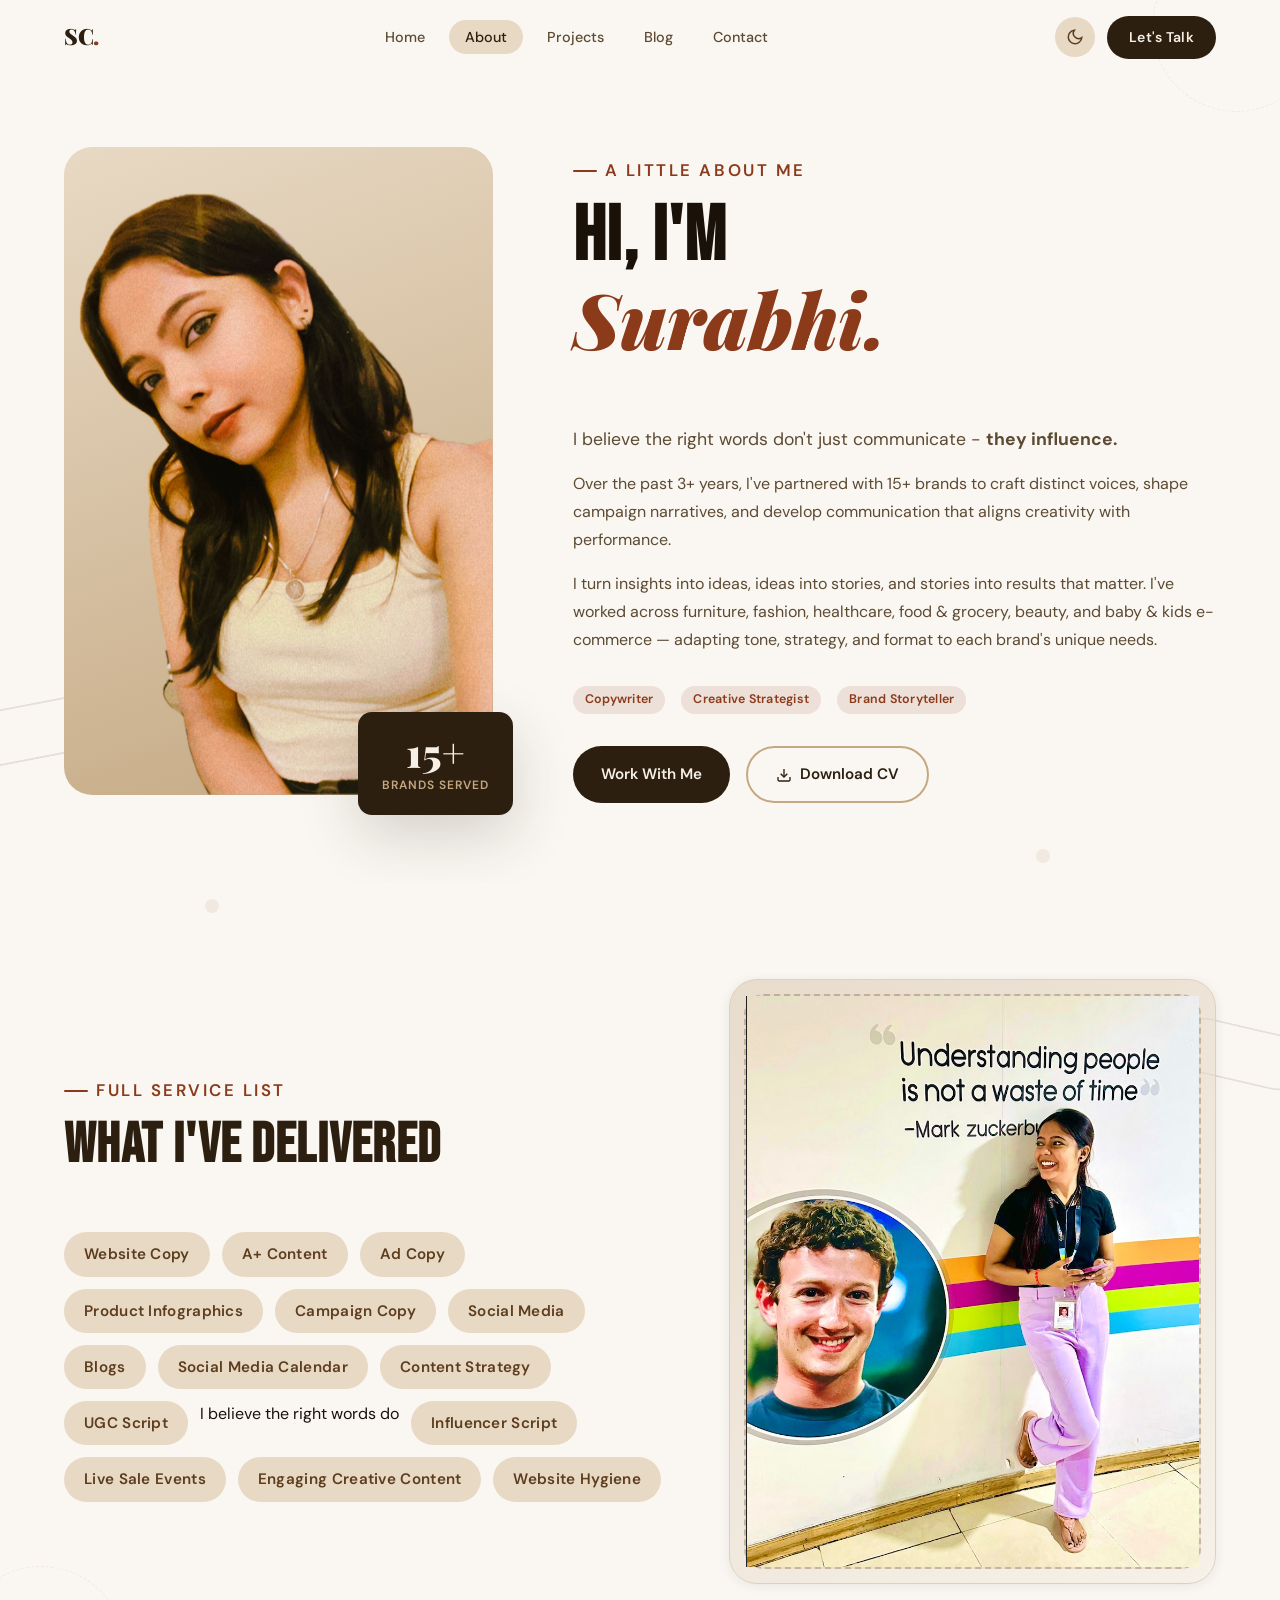
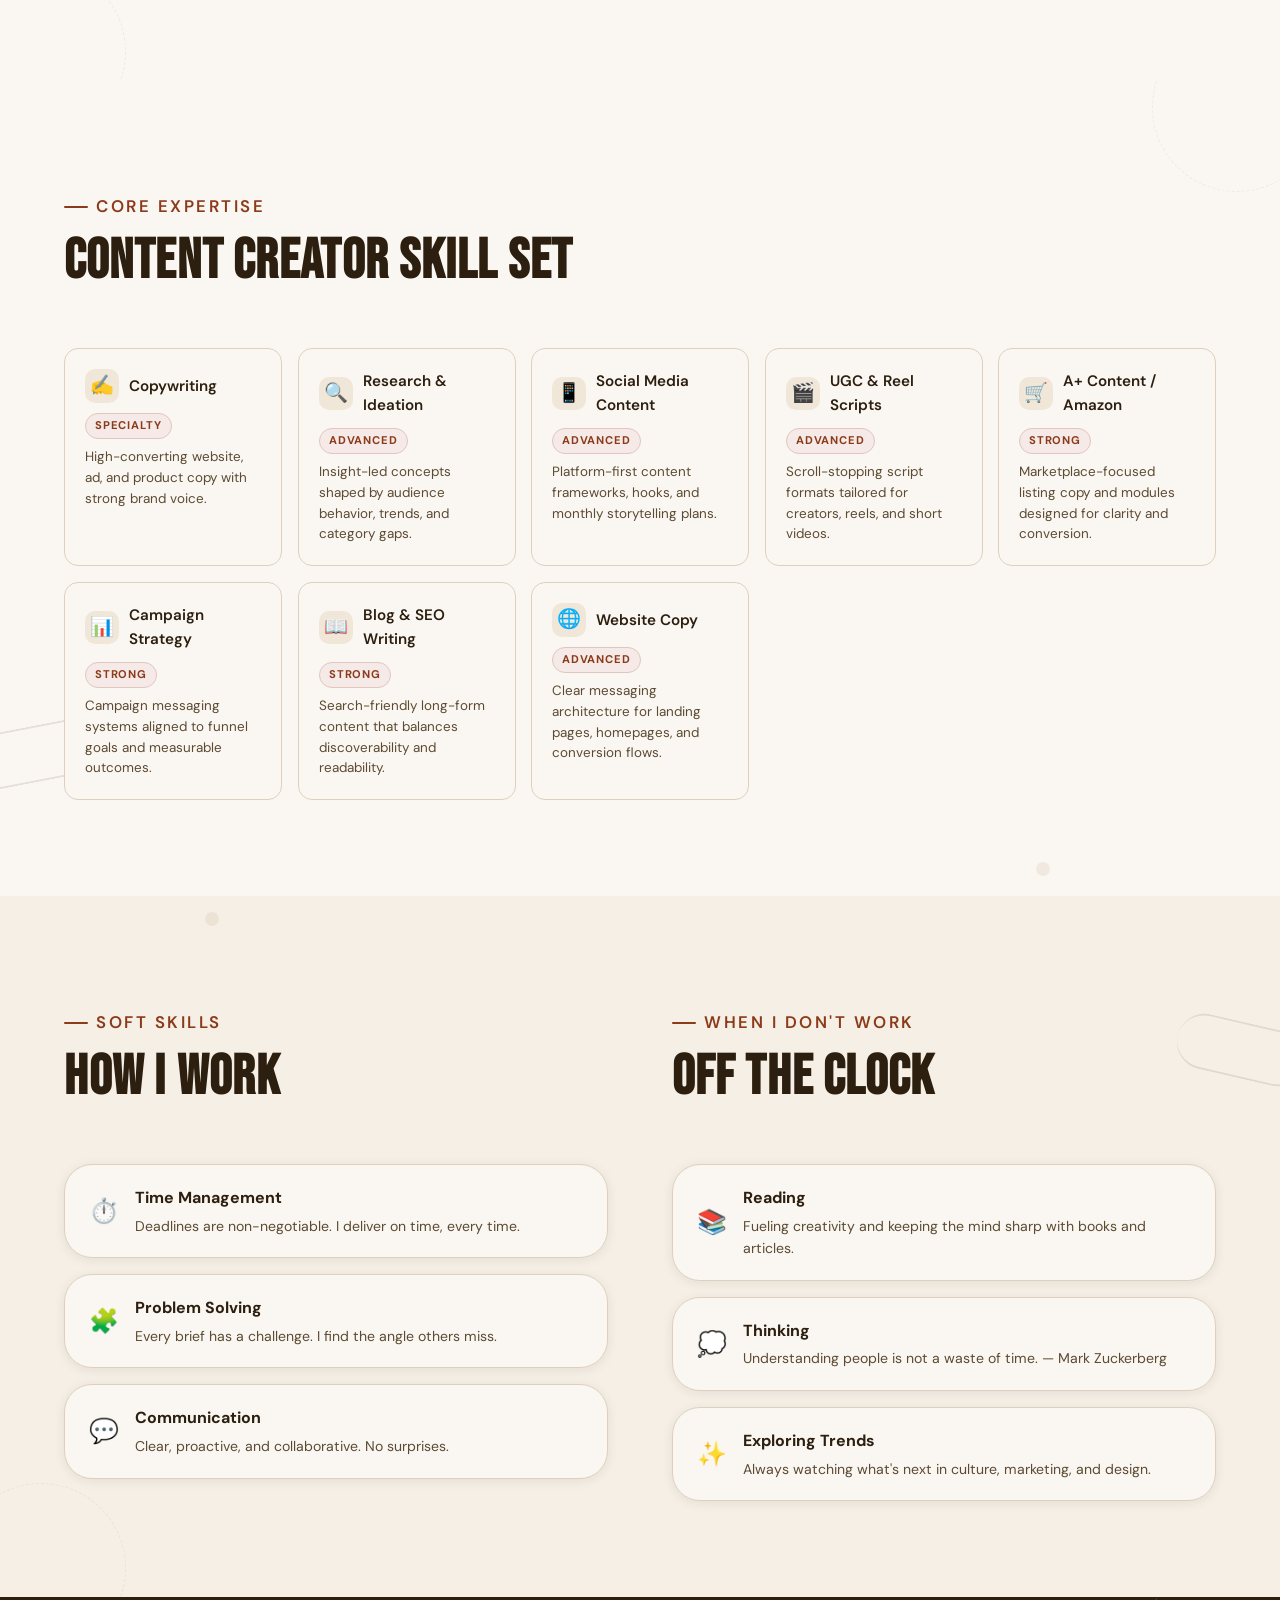
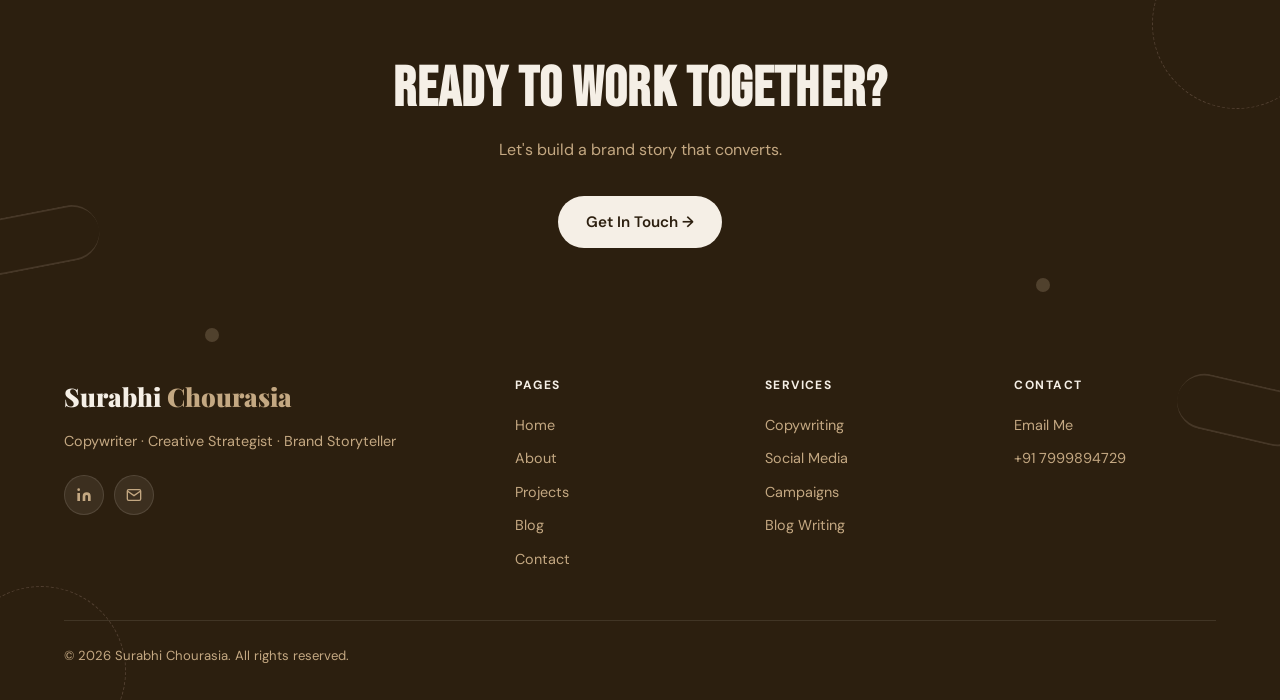
==== commit 185b1daf: "Update contact links to WhatsApp and enhance content across multiple pages. Adjusted text for clarit" ====
--- a/about.html
+++ b/about.html
@@ -23,7 +23,7 @@
       </ul>
       <div class="navbar__actions">
         <button class="theme-toggle" aria-label="Toggle dark mode"></button>
-        <a href="contact.html" class="btn-cta">Let's Talk</a>
+        <a href="https://wa.me/917999894729?text=Hi%20Surabhi%2C%20I%20found%20your%20portfolio%20and%20would%20like%20to%20discuss%20a%20project." class="btn-cta" target="_blank" rel="noopener">Let's Talk</a>
         <button class="hamburger" aria-label="Open menu"><span></span><span></span><span></span></button>
       </div>
     </div>
@@ -49,7 +49,7 @@
           <p class="section-header__eyebrow">A Little About Me</p>
           <h1 style="font-size:clamp(2.5rem,6vw,5rem)">Hi, I'm<br /><em style="color:var(--accent)">Surabhi.</em></h1>
         </div>
-        <p style="font-size:1.1rem;margin-bottom:16px">I believe the right words don't just communicate — <strong>they influence.</strong></p>
+        <p style="font-size:1.1rem;margin-bottom:16px">I believe the right words don't just communicate - <strong>they influence.</strong></p>
         <p style="margin-bottom:16px">Over the past 3+ years, I've partnered with 15+ brands to craft distinct voices, shape campaign narratives, and develop communication that aligns creativity with performance.</p>
         <p style="margin-bottom:32px">I turn insights into ideas, ideas into stories, and stories into results that matter. I've worked across furniture, fashion, healthcare, food & grocery, beauty, and baby & kids e-commerce — adapting tone, strategy, and format to each brand's unique needs.</p>
         <div style="display:flex;gap:16px;flex-wrap:wrap;margin-bottom:32px">
@@ -87,7 +87,7 @@
         <span class="tag" style="font-size:0.95rem;padding:10px 20px">Blogs</span>
         <span class="tag" style="font-size:0.95rem;padding:10px 20px">Social Media Calendar</span>
         <span class="tag" style="font-size:0.95rem;padding:10px 20px">Content Strategy</span>
-        <span class="tag" style="font-size:0.95rem;padding:10px 20px">UGC Script</span>
+        <span class="tag" style="font-size:0.95rem;padding:10px 20px">UGC Script</span>I believe the right words do
         <span class="tag" style="font-size:0.95rem;padding:10px 20px">Influencer Script</span>
         <span class="tag" style="font-size:0.95rem;padding:10px 20px">Live Sale Events</span>
         <span class="tag" style="font-size:0.95rem;padding:10px 20px">Engaging Creative Content</span>
--- a/css/style.css
+++ b/css/style.css
@@ -88,6 +88,99 @@
    .container { max-width: 1200px; margin: 0 auto; padding: 0 24px; }
    .section { padding: 96px 0; }
    .section--sm { padding: 64px 0; }
+
+  /* ── Site-wide doodles (non-conflicting) ── */
+  .doodle-zone {
+    position: relative;
+    isolation: isolate;
+    overflow: hidden;
+  }
+  .doodle-zone > :not(.section-doodles) {
+    position: relative;
+    z-index: 1;
+  }
+  .section-doodles {
+    position: absolute;
+    inset: 0;
+    z-index: 0;
+    pointer-events: none;
+  }
+  .section-doodle {
+    position: absolute;
+    opacity: 0.22;
+    pointer-events: none;
+  }
+  .section-doodle--ring {
+    width: 170px;
+    height: 170px;
+    top: -58px;
+    right: -42px;
+    border: 1.5px dashed color-mix(in oklab, var(--accent), #fff 62%);
+    border-radius: 999px;
+    animation: siteDoodleDrift 13s ease-in-out infinite;
+  }
+  .section-doodle--stroke {
+    width: 130px;
+    height: 56px;
+    left: -30px;
+    bottom: 14%;
+    border-top: 2px solid color-mix(in oklab, var(--brown-mid), #fff 44%);
+    border-bottom: 2px solid color-mix(in oklab, var(--brown-mid), #fff 44%);
+    border-radius: 999px;
+    transform: rotate(-11deg);
+    animation: siteDoodleSway 9.5s ease-in-out infinite;
+  }
+  .section-doodle--dot {
+    width: 14px;
+    height: 14px;
+    right: 18%;
+    bottom: 20px;
+    background: color-mix(in oklab, var(--taupe), #fff 20%);
+    border-radius: 50%;
+    animation: siteDoodlePulse 2.8s ease-in-out infinite;
+  }
+  .section-doodles--alt .section-doodle--ring {
+    right: auto;
+    left: -44px;
+    top: auto;
+    bottom: -56px;
+  }
+  .section-doodles--alt .section-doodle--stroke {
+    left: auto;
+    right: -26px;
+    bottom: auto;
+    top: 18%;
+    transform: rotate(13deg);
+  }
+  .section-doodles--alt .section-doodle--dot {
+    right: auto;
+    left: 16%;
+    top: 16px;
+    bottom: auto;
+  }
+  @keyframes siteDoodleDrift {
+    0%, 100% { transform: translateY(0) rotate(0deg); }
+    50% { transform: translateY(-10px) rotate(10deg); }
+  }
+  @keyframes siteDoodleSway {
+    0%, 100% { transform: rotate(-11deg) translateX(0); }
+    50% { transform: rotate(-6deg) translateX(10px); }
+  }
+  @keyframes siteDoodlePulse {
+    0%, 100% { transform: scale(1); opacity: 0.24; }
+    50% { transform: scale(1.35); opacity: 0.46; }
+  }
+  [data-theme="dark"] .section-doodle { opacity: 0.16; }
+  [data-theme="dark"] .section-doodle--ring {
+    border-color: color-mix(in oklab, var(--taupe), #fff 16%);
+  }
+  [data-theme="dark"] .section-doodle--stroke {
+    border-top-color: color-mix(in oklab, var(--taupe), #fff 20%);
+    border-bottom-color: color-mix(in oklab, var(--taupe), #fff 20%);
+  }
+  [data-theme="dark"] .section-doodle--dot {
+    background: color-mix(in oklab, var(--taupe), #fff 10%);
+  }
    
    /* ── Navbar ── */
    .navbar {
@@ -381,6 +474,129 @@
     padding: 16px 24px 22px;
     border-radius: var(--radius-lg);
    }
+  .hero__layout {
+    position: relative;
+    z-index: 2;
+    display: grid;
+    grid-template-columns: minmax(280px, 460px) 1fr;
+    align-items: center;
+    gap: clamp(24px, 4vw, 64px);
+  }
+  .hero__media { position: relative; }
+  .hero__photo-wrap {
+    position: relative;
+    border-radius: 30px;
+    border: 2px solid color-mix(in oklab, var(--accent), #fff 65%);
+    background: linear-gradient(145deg, rgba(245,239,230,0.82), rgba(196,168,130,0.2));
+    padding: 12px;
+    box-shadow: 0 24px 52px rgba(44,31,15,0.2);
+    overflow: visible;
+  }
+  .hero__photo {
+    width: 100%;
+    aspect-ratio: 4 / 5;
+    object-fit: cover;
+    border-radius: 22px;
+    border: 1px solid rgba(160,120,80,0.45);
+  }
+  .hero__media-badge {
+    position: absolute;
+    z-index: 2;
+    padding: 8px 14px;
+    border-radius: var(--radius-pill);
+    background: rgba(245,239,230,0.88);
+    backdrop-filter: blur(8px);
+    border: 1px solid rgba(160,120,80,0.38);
+    color: var(--brown-dark);
+    font-size: 0.72rem;
+    font-weight: 700;
+    letter-spacing: 0.12em;
+    text-transform: uppercase;
+  }
+  .hero__media-badge--top {
+    top: 14px;
+    left: -18px;
+    animation: heroBadgeFloat 5.4s ease-in-out infinite;
+  }
+  .hero__media-badge--bottom {
+    right: -14px;
+    bottom: 20px;
+    animation: heroBadgeFloat 6s ease-in-out infinite reverse;
+  }
+  .hero__media-doodle {
+    position: absolute;
+    z-index: 1;
+    border-radius: 999px;
+    border: 2px dashed color-mix(in oklab, var(--accent), #fff 68%);
+    pointer-events: none;
+    opacity: 0.76;
+    animation: heroDoodleSpin 16s linear infinite;
+  }
+  .hero__media-doodle--a {
+    width: 86px;
+    height: 86px;
+    right: -26px;
+    top: 32%;
+  }
+  .hero__media-doodle--b {
+    width: 62px;
+    height: 62px;
+    left: -24px;
+    bottom: 20%;
+    border-style: solid;
+    opacity: 0.46;
+    animation-duration: 11.5s;
+  }
+  .hero__media-doodle--c {
+    width: 16px;
+    height: 16px;
+    right: 12%;
+    top: -10px;
+    background: color-mix(in oklab, var(--taupe), #fff 28%);
+    border: 0;
+    border-radius: 50%;
+    animation: heroDoodlePulse 2.6s ease-in-out infinite;
+  }
+  [data-theme="dark"] .hero__photo-wrap {
+    border-color: color-mix(in oklab, var(--taupe), #fff 12%);
+    background: linear-gradient(145deg, rgba(32,23,16,0.9), rgba(92,61,30,0.42));
+    box-shadow: 0 24px 52px rgba(0,0,0,0.5);
+  }
+  [data-theme="dark"] .hero__photo {
+    border-color: rgba(221,208,188,0.32);
+  }
+  [data-theme="dark"] .hero__media-badge {
+    background: rgba(32,23,16,0.86);
+    border-color: rgba(196,168,130,0.45);
+    color: var(--cream);
+  }
+  [data-theme="dark"] .hero__media-badge--bottom {
+    background: linear-gradient(135deg, color-mix(in oklab, var(--accent), #000 6%), color-mix(in oklab, var(--brown-mid), #000 10%));
+    border-color: rgba(245,239,230,0.36);
+    color: #fff;
+    box-shadow: 0 10px 22px rgba(0,0,0,0.42);
+    text-shadow: 0 1px 1px rgba(0,0,0,0.35);
+  }
+  [data-theme="dark"] .hero__media-doodle {
+    border-color: color-mix(in oklab, var(--taupe), #fff 20%);
+    opacity: 0.9;
+  }
+  [data-theme="dark"] .hero__media-doodle--c {
+    background: color-mix(in oklab, var(--taupe), #fff 8%);
+  }
+  @keyframes heroBadgeFloat {
+    0%, 100% { transform: translateY(0); }
+    50% { transform: translateY(-7px); }
+  }
+  @keyframes heroDoodleSpin {
+    0% { transform: rotate(0deg) translateY(0); }
+    50% { transform: rotate(180deg) translateY(-4px); }
+    100% { transform: rotate(360deg) translateY(0); }
+  }
+  @keyframes heroDoodlePulse {
+    0%, 100% { transform: scale(1); opacity: 0.8; }
+    50% { transform: scale(1.28); opacity: 0.45; }
+  }
    .hero__eyebrow {
      display: inline-flex;
      align-items: center;
@@ -1018,6 +1234,9 @@
      border-radius: var(--radius-lg);
      padding: 48px;
      border: 1px solid var(--taupe-light);
+    height: 460px;
+    display: flex;
+    flex-direction: column;
    }
    .testimonial-card__quote {
      font-family: var(--font-display);
@@ -1025,8 +1244,18 @@
      font-style: italic;
      color: var(--brown-dark);
      line-height: 1.5;
-     margin-bottom: 32px;
-   }
+    margin-bottom: 22px;
+    flex: 1;
+    overflow-y: auto;
+    padding-right: 10px;
+   }
+ .testimonial-card__quote p + p { margin-top: 14px; }
+  .testimonial-card__quote::-webkit-scrollbar { width: 8px; }
+  .testimonial-card__quote::-webkit-scrollbar-track { background: transparent; }
+  .testimonial-card__quote::-webkit-scrollbar-thumb {
+    background: color-mix(in oklab, var(--taupe), #fff 12%);
+    border-radius: 999px;
+  }
    .testimonial-card__quote::before { content: '\201C'; color: var(--accent); font-size: 2em; line-height: 0; vertical-align: -0.4em; margin-right: 4px; }
    .testimonial-card__author { display: flex; align-items: center; gap: 16px; }
    .testimonial-card__avatar {
@@ -1248,6 +1477,147 @@
    .skill-card__bar-fill.animated { transform: scaleX(1); }
    
    /* ── Projects page ── */
+  .projects-hero {
+    padding: 140px 0 72px;
+    background:
+      radial-gradient(circle at 8% 20%, rgba(196,168,130,0.28) 0, rgba(196,168,130,0.28) 170px, transparent 172px),
+      radial-gradient(circle at 88% 75%, rgba(160,120,80,0.12) 0, rgba(160,120,80,0.12) 180px, transparent 182px),
+      var(--warm-white);
+    position: relative;
+    overflow: hidden;
+  }
+  .projects-hero::before,
+  .projects-hero::after {
+    content: "";
+    position: absolute;
+    border-radius: 999px;
+    pointer-events: none;
+    z-index: 0;
+  }
+  .projects-hero::before {
+    width: 290px;
+    height: 290px;
+    right: -100px;
+    top: -110px;
+    border: 2px dashed rgba(92,61,30,0.2);
+    animation: projectsHeroFloat 11s ease-in-out infinite;
+  }
+  .projects-hero::after {
+    width: 220px;
+    height: 80px;
+    left: -40px;
+    bottom: 14%;
+    border-top: 2px solid rgba(92,61,30,0.22);
+    border-bottom: 2px solid rgba(92,61,30,0.22);
+    transform: rotate(-9deg);
+    animation: projectsHeroWave 9s ease-in-out infinite;
+  }
+  .projects-hero .container {
+    position: relative;
+    z-index: 1;
+  }
+  .projects-hero__grid {
+    display: grid;
+    grid-template-columns: minmax(260px, 700px) 1fr;
+    gap: clamp(24px, 5vw, 72px);
+    align-items: center;
+  }
+  .projects-hero__img-wrap {
+    position: relative;
+    border-radius: 28px;
+    border: 2px solid color-mix(in oklab, var(--accent), #fff 66%);
+    background: linear-gradient(145deg, rgba(245,239,230,0.9), rgba(196,168,130,0.24));
+    padding: 10px;
+    box-shadow: 0 22px 50px rgba(44,31,15,0.22);
+  }
+  .projects-hero__img {
+    width: 100%;
+    aspect-ratio: 1 / 1;
+    object-fit: contain;
+    border-radius: 20px;
+    opacity: 0.88;
+  }
+  .projects-hero__media {
+    position: relative;
+  }
+  .projects-hero__media-doodle {
+    position: absolute;
+    pointer-events: none;
+    z-index: 2;
+  }
+  .projects-hero__media-doodle--ring {
+    width: 84px;
+    height: 84px;
+    border-radius: 999px;
+    border: 2px dashed color-mix(in oklab, var(--accent), #fff 64%);
+    top: -22px;
+    right: -20px;
+    animation: projectsHeroFloat 8.6s ease-in-out infinite;
+  }
+  .projects-hero__media-doodle--spark {
+    width: 56px;
+    height: 56px;
+    border-radius: 14px;
+    border: 2px solid color-mix(in oklab, var(--brown-mid), #fff 34%);
+    left: -18px;
+    bottom: 18%;
+    transform: rotate(18deg);
+    animation: projectsHeroWave 7.8s ease-in-out infinite;
+  }
+  .projects-hero__media-doodle--dot {
+    width: 14px;
+    height: 14px;
+    border-radius: 50%;
+    background: color-mix(in oklab, var(--taupe), #fff 18%);
+    right: 16%;
+    bottom: -8px;
+    animation: siteDoodlePulse 2.8s ease-in-out infinite;
+  }
+  .projects-hero__content h1 {
+    font-size: clamp(2.5rem, 7vw, 5rem);
+    margin-bottom: 16px;
+  }
+  .projects-hero__content h1 em {
+    color: var(--accent);
+  }
+  .projects-hero__content p {
+    font-size: 1.05rem;
+    max-width: 520px;
+  }
+  @keyframes projectsHeroFloat {
+    0%, 100% { transform: translateY(0) rotate(0deg); }
+    50% { transform: translateY(10px) rotate(10deg); }
+  }
+  @keyframes projectsHeroWave {
+    0%, 100% { transform: rotate(-9deg) translateX(0); }
+    50% { transform: rotate(-4deg) translateX(10px); }
+  }
+  [data-theme="dark"] .projects-hero {
+    background:
+      radial-gradient(circle at 10% 18%, rgba(139,107,72,0.2) 0, rgba(139,107,72,0.2) 170px, transparent 172px),
+      radial-gradient(circle at 88% 74%, rgba(92,61,30,0.26) 0, rgba(92,61,30,0.26) 180px, transparent 182px),
+      var(--warm-white);
+  }
+  [data-theme="dark"] .projects-hero::before {
+    border-color: rgba(196,168,130,0.24);
+  }
+  [data-theme="dark"] .projects-hero::after {
+    border-top-color: rgba(196,168,130,0.24);
+    border-bottom-color: rgba(196,168,130,0.24);
+  }
+  [data-theme="dark"] .projects-hero__img-wrap {
+    border-color: rgba(196,168,130,0.46);
+    background: linear-gradient(145deg, rgba(32,23,16,0.9), rgba(92,61,30,0.46));
+  }
+  [data-theme="dark"] .projects-hero__media-doodle--ring {
+    border-color: rgba(196,168,130,0.32);
+  }
+  [data-theme="dark"] .projects-hero__media-doodle--spark {
+    border-color: rgba(196,168,130,0.3);
+  }
+  [data-theme="dark"] .projects-hero__media-doodle--dot {
+    background: color-mix(in oklab, var(--taupe), #fff 8%);
+  }
    .projects-filters {
      display: flex;
      gap: 10px;
@@ -1710,6 +2080,10 @@
     .reveal { opacity: 1; transform: none; filter: none; transition: none; }
      .brands-track { animation: none; }
    .doodle { animation: none; }
+    .hero__media-badge,
+    .hero__media-doodle { animation: none; }
+    .section-doodle { animation: none; }
+    .projects-hero__media-doodle { animation: none; }
     .scroll-float { transform: none; }
    }
    
@@ -1732,7 +2106,8 @@
     .creative-grid { grid-template-columns: repeat(2, minmax(0, 1fr)); }
      .pricing-grid { grid-template-columns: 1fr; }
      .pricing-card--featured { transform: scale(1); }
-   .brands-board { grid-template-columns: repeat(3, minmax(0, 1fr)); }
+  .brands-board { grid-template-columns: repeat(3, minmax(0, 1fr)); }
+    .testimonial-card { height: 430px; }
    }
    @media (max-width: 768px) {
      .navbar__links, .btn-cta { display: none; }
@@ -1744,13 +2119,27 @@
      .work-grid { grid-template-columns: 1fr; }
     .creative-grid { grid-template-columns: 1fr; gap: 20px; }
      .form-row { grid-template-columns: 1fr; }
-     .hero { padding: 100px 0 60px; }
-    .hero__content { padding: 10px 14px 16px; }
+   .hero { padding: 100px 0 60px; }
+    .projects-hero { padding: 120px 0 56px; }
+    .projects-hero__grid { grid-template-columns: 1fr; }
+    .projects-hero__img-wrap { max-width: 330px; margin: 0 auto; }
+    .projects-hero__content { text-align: center; }
+    .projects-hero__content p { margin-left: auto; margin-right: auto; }
+    .hero__layout { grid-template-columns: 1fr; }
+    .hero__photo-wrap { max-width: 360px; margin: 0 auto; }
+    .hero__content { padding: 10px 14px 16px; text-align: center; }
+    .hero__desc { margin-left: auto; margin-right: auto; }
+    .hero__actions { justify-content: center; }
    .brands-board { grid-template-columns: repeat(2, minmax(0, 1fr)); }
    .brand-category { min-height: 180px; }
     .doodle--pen,
     .doodle--quote { display: none; }
     .doodle { opacity: 0.2; }
+    .testimonial-card {
+      height: auto;
+      padding: 32px 24px;
+    }
+    .testimonial-card__quote { max-height: 280px; }
      .back-to-top { bottom: 20px; right: 20px; }
    }
    @media (max-width: 480px) {
@@ -1762,6 +2151,8 @@
     .creative-showcase__head h2 span { display: block; margin-top: 6px; }
     .doodle--smile,
     .doodle--flower { display: none; }
-     .hero__actions { flex-direction: column; }
+    .hero__media-badge--top { left: 8px; top: 8px; }
+    .hero__media-badge--bottom { right: 8px; bottom: 10px; }
+    .hero__actions { flex-direction: column; }
      .hero__actions .btn { width: 100%; justify-content: center; }
    }
